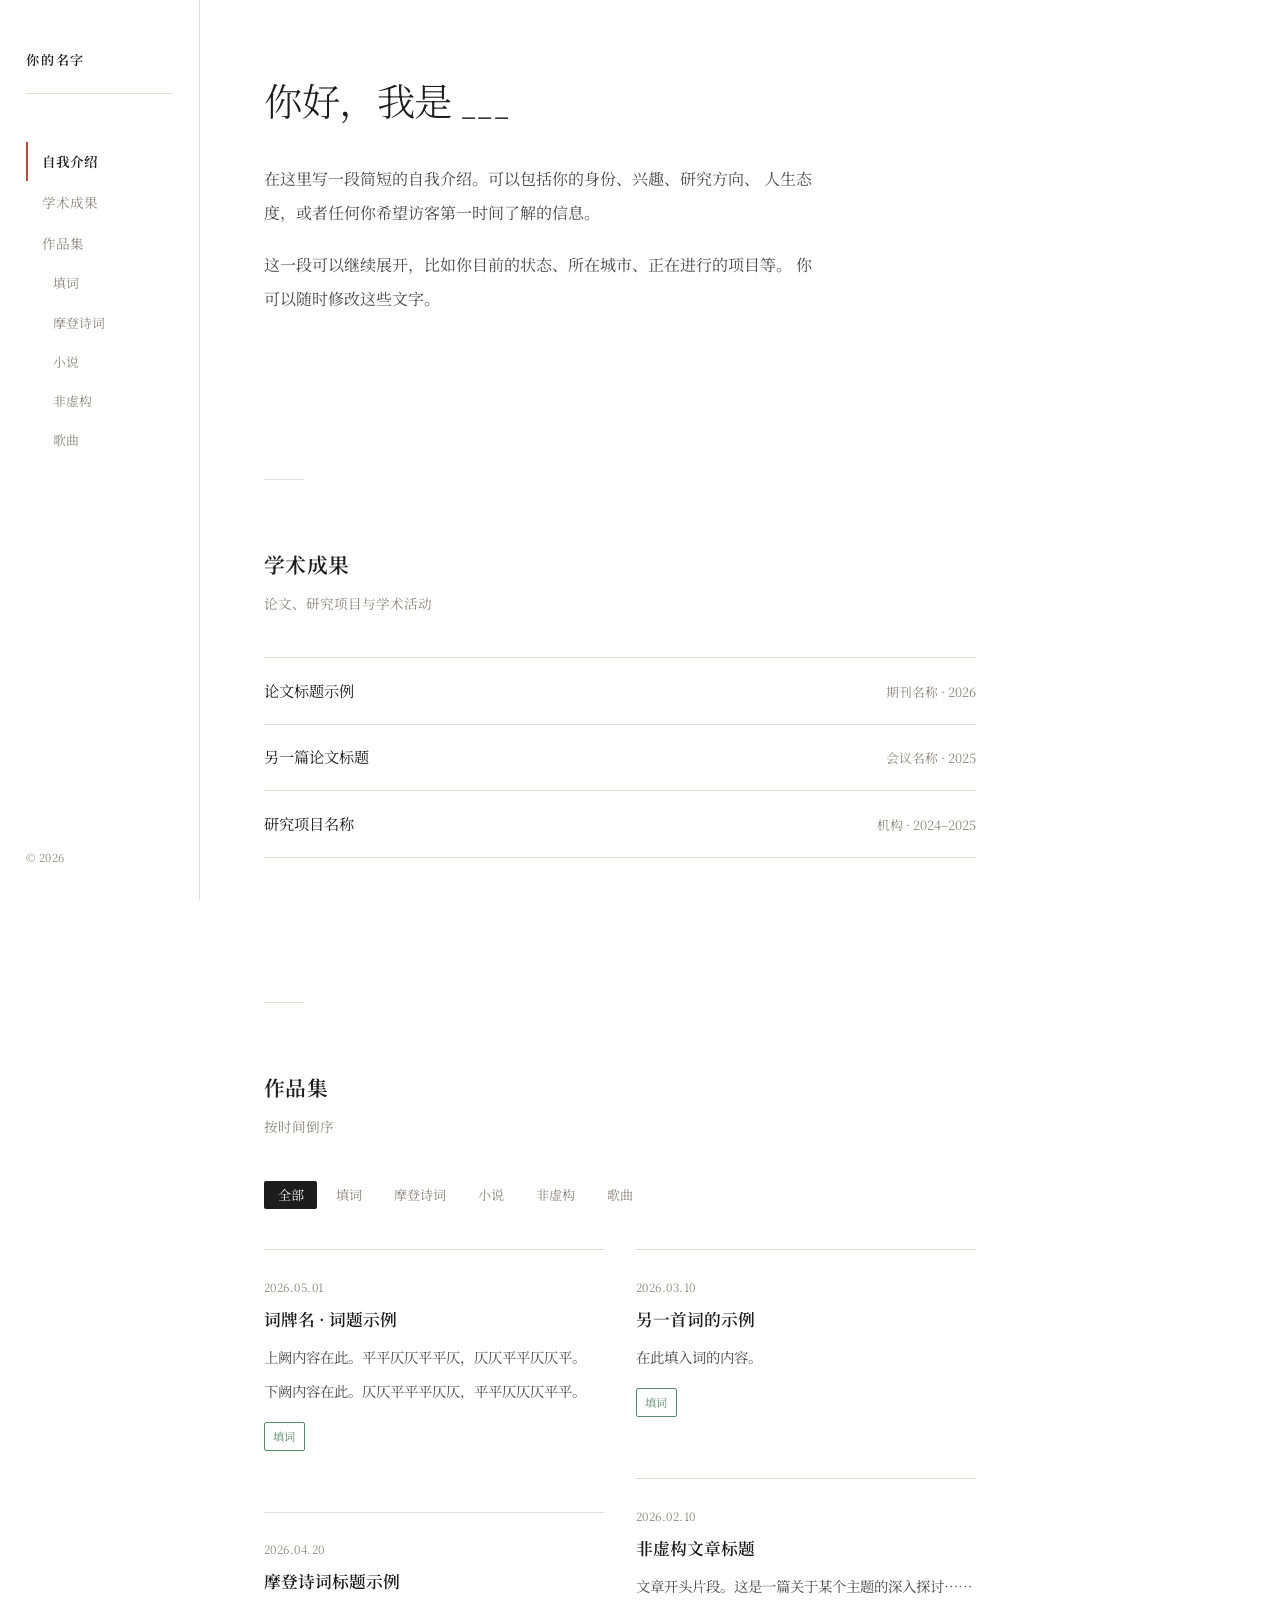
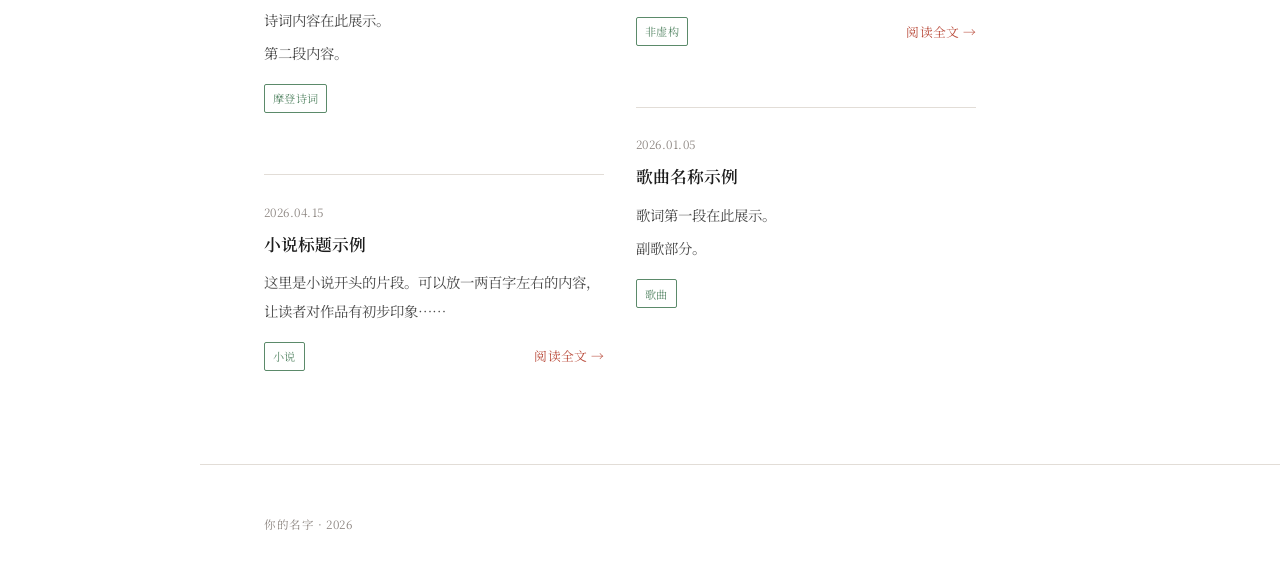
==== index.html @ b0e8267a "Redesign with editorial/literary aesthetic - Cormorant Garamond + Noto Serif SC typography pairing -" ====
<!DOCTYPE html>
<html lang="zh-CN">
<head>
  <meta charset="UTF-8">
  <meta name="viewport" content="width=device-width, initial-scale=1.0">
  <title>个人主页</title>
  <link rel="stylesheet" href="style.css">
</head>
<body>

  <aside class="sidebar">
    <div class="sidebar-name">你的名字</div>
    <button class="mobile-toggle" onclick="document.querySelector('.sidebar-nav').classList.toggle('open')">☰</button>
    <ul class="sidebar-nav">
      <li><a href="#intro" class="active">自我介绍</a></li>
      <li><a href="#academic">学术成果</a></li>
      <li><a href="#works">作品集</a></li>
      <li><a href="#works-ci" class="sub-item">填词</a></li>
      <li><a href="#works-modern" class="sub-item">摩登诗词</a></li>
      <li><a href="#works-fiction" class="sub-item">小说</a></li>
      <li><a href="#works-nonfiction" class="sub-item">非虚构</a></li>
      <li><a href="#works-songs" class="sub-item">歌曲</a></li>
    </ul>
    <div class="sidebar-footer">© 2026</div>
  </aside>

  <main class="main">

    <section id="intro" class="section">
      <h1 class="intro-title">你好，我是 ___</h1>
      <div class="intro-body">
        <p>
          在这里写一段简短的自我介绍。可以包括你的身份、兴趣、研究方向、
          人生态度，或者任何你希望访客第一时间了解的信息。
        </p>
        <p>
          这一段可以继续展开，比如你目前的状态、所在城市、正在进行的项目等。
          你可以随时修改这些文字。
        </p>
      </div>
    </section>

    <section id="academic" class="section">
      <div class="section-header">
        <h2>学术成果</h2>
        <p>论文、研究项目与学术活动</p>
      </div>

      <ul class="academic-list">
        <li>
          <span class="academic-title">论文标题示例</span>
          <span class="academic-meta">期刊名称 · 2026</span>
        </li>
        <li>
          <span class="academic-title">另一篇论文标题</span>
          <span class="academic-meta">会议名称 · 2025</span>
        </li>
        <li>
          <span class="academic-title">研究项目名称</span>
          <span class="academic-meta">机构 · 2024–2025</span>
        </li>
      </ul>
    </section>

    <section id="works" class="section">
      <div class="section-header">
        <h2>作品集</h2>
        <p>按时间倒序</p>
      </div>

      <div class="works-filter">
        <button class="active" data-filter="all">全部</button>
        <button data-filter="ci">填词</button>
        <button data-filter="modern">摩登诗词</button>
        <button data-filter="fiction">小说</button>
        <button data-filter="nonfiction">非虚构</button>
        <button data-filter="songs">歌曲</button>
      </div>

      <div class="masonry" id="works-masonry">

        <div class="card" data-category="ci" id="works-ci">
          <div class="card-date">2026.05.01</div>
          <h3 class="card-title">词牌名 · 词题示例</h3>
          <div class="card-body">
            <p>上阙内容在此。平平仄仄平平仄，仄仄平平仄仄平。</p>
            <p>下阙内容在此。仄仄平平平仄仄，平平仄仄仄平平。</p>
          </div>
          <div class="card-footer">
            <span class="card-tag">填词</span>
          </div>
        </div>

        <div class="card" data-category="modern" id="works-modern">
          <div class="card-date">2026.04.20</div>
          <h3 class="card-title">摩登诗词标题示例</h3>
          <div class="card-body">
            <p>诗词内容在此展示。</p>
            <p>第二段内容。</p>
          </div>
          <div class="card-footer">
            <span class="card-tag">摩登诗词</span>
          </div>
        </div>

        <div class="card" data-category="fiction" id="works-fiction">
          <div class="card-date">2026.04.15</div>
          <h3 class="card-title">小说标题示例</h3>
          <div class="card-body">
            <p>这里是小说开头的片段。可以放一两百字左右的内容，让读者对作品有初步印象……</p>
          </div>
          <div class="card-footer">
            <span class="card-tag">小说</span>
            <a href="works/pieces/fiction-example.html" class="card-read-more">阅读全文 →</a>
          </div>
        </div>

        <div class="card" data-category="ci">
          <div class="card-date">2026.03.10</div>
          <h3 class="card-title">另一首词的示例</h3>
          <div class="card-body">
            <p>在此填入词的内容。</p>
          </div>
          <div class="card-footer">
            <span class="card-tag">填词</span>
          </div>
        </div>

        <div class="card" data-category="nonfiction" id="works-nonfiction">
          <div class="card-date">2026.02.10</div>
          <h3 class="card-title">非虚构文章标题</h3>
          <div class="card-body">
            <p>文章开头片段。这是一篇关于某个主题的深入探讨……</p>
          </div>
          <div class="card-footer">
            <span class="card-tag">非虚构</span>
            <a href="works/pieces/nonfiction-example.html" class="card-read-more">阅读全文 →</a>
          </div>
        </div>

        <div class="card" data-category="songs" id="works-songs">
          <div class="card-date">2026.01.05</div>
          <h3 class="card-title">歌曲名称示例</h3>
          <div class="card-body">
            <p>歌词第一段在此展示。</p>
            <p>副歌部分。</p>
          </div>
          <div class="card-footer">
            <span class="card-tag">歌曲</span>
          </div>
        </div>

      </div>
    </section>

  </main>

  <footer class="footer">你的名字 · 2026</footer>

  <script>
    document.querySelectorAll('.works-filter button').forEach(btn => {
      btn.addEventListener('click', () => {
        document.querySelector('.works-filter button.active').classList.remove('active');
        btn.classList.add('active');
        const f = btn.dataset.filter;
        document.querySelectorAll('.card').forEach(c => {
          c.style.display = (f === 'all' || c.dataset.category === f) ? '' : 'none';
        });
      });
    });

    const navLinks = document.querySelectorAll('.sidebar-nav a');
    const targets = [...navLinks].map(a => {
      const id = a.getAttribute('href').slice(1);
      return { link: a, el: document.getElementById(id) };
    }).filter(t => t.el);

    function updateNav() {
      let active = targets[0];
      for (const t of targets) {
        if (t.el.getBoundingClientRect().top <= 140) active = t;
      }
      navLinks.forEach(l => l.classList.remove('active'));
      if (active) active.link.classList.add('active');
    }

    window.addEventListener('scroll', updateNav, { passive: true });
    updateNav();
  </script>

</body>
</html>
---- style.css ----
@import url('https://fonts.googleapis.com/css2?family=Noto+Serif+SC:wght@300;400;600;700&family=Noto+Serif+Tibetan:wght@400;700&family=Cormorant+Garamond:ital,wght@0,400;0,600;1,400&display=swap');

:root {
  --ink: #1C1C1C;
  --ink-light: #4A4A4A;
  --ink-faint: #8C8580;
  --paper: #FFFFFF;
  --paper-warm: #FDFCFA;
  --celadon: #5B8A6A;
  --celadon-pale: #EFF5F1;
  --cinnabar: #B94A3A;
  --cinnabar-pale: #FDF6F4;
  --rule: #E2DDD7;
  --sidebar-w: 200px;
  --font-zh: 'Noto Serif SC', serif;
  --font-lat: 'Cormorant Garamond', serif;
  --font-tibetan: 'Noto Serif Tibetan', serif;
}

* { margin: 0; padding: 0; box-sizing: border-box; }

html { scroll-behavior: smooth; }

body {
  font-family: var(--font-zh), var(--font-tibetan);
  background: var(--paper);
  color: var(--ink);
  line-height: 2;
  font-size: 15px;
  -webkit-font-smoothing: antialiased;
}

::selection {
  background: var(--celadon-pale);
  color: var(--ink);
}

a {
  color: inherit;
  text-decoration: none;
  transition: color 0.3s ease;
}

/* ═══════ Sidebar ═══════ */
.sidebar {
  position: fixed;
  top: 0;
  left: 0;
  width: var(--sidebar-w);
  height: 100vh;
  padding: 3rem 1.6rem 2rem;
  display: flex;
  flex-direction: column;
  border-right: 1px solid var(--rule);
  z-index: 100;
  background: var(--paper);
}

.sidebar-name {
  font-family: var(--font-lat), var(--font-zh);
  font-size: 0.82rem;
  font-weight: 600;
  letter-spacing: 0.15em;
  text-transform: uppercase;
  color: var(--ink);
  margin-bottom: 3rem;
  padding-bottom: 1.2rem;
  border-bottom: 1px solid var(--rule);
}

.sidebar-nav {
  list-style: none;
  flex: 1;
}

.sidebar-nav li {
  margin-bottom: 0.15rem;
}

.sidebar-nav a {
  display: block;
  padding: 0.35rem 0 0.35rem 0.9rem;
  font-size: 0.85rem;
  color: var(--ink-faint);
  border-left: 2px solid transparent;
  transition: all 0.3s ease;
}

.sidebar-nav a:hover {
  color: var(--ink-light);
}

.sidebar-nav a.active {
  color: var(--ink);
  border-left-color: var(--cinnabar);
  font-weight: 600;
}

.sidebar-nav .sub-item {
  font-size: 0.8rem;
  padding-left: 1.6rem;
}

.sidebar-footer {
  font-size: 0.7rem;
  color: var(--ink-faint);
  letter-spacing: 0.05em;
}

/* ═══════ Main ═══════ */
.main {
  margin-left: var(--sidebar-w);
  min-height: 100vh;
}

.section {
  padding: 5rem 4rem 4rem;
  max-width: 840px;
  position: relative;
}

.section + .section::before {
  content: '';
  display: block;
  width: 40px;
  height: 1px;
  background: var(--rule);
  margin-bottom: 4rem;
}

/* ═══════ Intro ═══════ */
.intro-title {
  font-family: var(--font-lat), var(--font-zh);
  font-size: 2.4rem;
  font-weight: 300;
  letter-spacing: -0.01em;
  line-height: 1.3;
  margin-bottom: 2rem;
}

.intro-body p {
  font-size: 1rem;
  color: var(--ink-light);
  max-width: 560px;
  margin-bottom: 1.2rem;
  line-height: 2.1;
}

/* ═══════ Academic ═══════ */
.section-header {
  margin-bottom: 2.5rem;
}

.section-header h2 {
  font-size: 1.3rem;
  font-weight: 600;
  letter-spacing: 0.02em;
  margin-bottom: 0.3rem;
}

.section-header p {
  font-size: 0.85rem;
  color: var(--ink-faint);
}

.academic-list {
  list-style: none;
}

.academic-list li {
  padding: 1.1rem 0;
  border-bottom: 1px solid var(--rule);
  display: flex;
  justify-content: space-between;
  align-items: baseline;
  gap: 2rem;
}

.academic-list li:first-child {
  border-top: 1px solid var(--rule);
}

.academic-title {
  font-size: 0.95rem;
  font-weight: 400;
}

.academic-meta {
  font-size: 0.8rem;
  color: var(--ink-faint);
  white-space: nowrap;
}

/* ═══════ Works ═══════ */
.works-filter {
  display: flex;
  flex-wrap: wrap;
  gap: 0.3rem;
  margin-bottom: 2.5rem;
}

.works-filter button {
  padding: 0.3rem 0.85rem;
  border: none;
  background: none;
  color: var(--ink-faint);
  font-family: var(--font-zh);
  font-size: 0.82rem;
  cursor: pointer;
  border-radius: 2px;
  transition: all 0.25s ease;
}

.works-filter button:hover {
  color: var(--ink);
}

.works-filter button.active {
  background: var(--ink);
  color: var(--paper);
}

/* ═══════ Masonry ═══════ */
.masonry {
  columns: 2;
  column-gap: 2rem;
}

.card {
  break-inside: avoid;
  margin-bottom: 2.2rem;
  padding: 1.6rem 0;
  border-top: 1px solid var(--rule);
  transition: border-color 0.3s ease;
}

.card:hover {
  border-top-color: var(--celadon);
}

.card-date {
  font-size: 0.72rem;
  color: var(--ink-faint);
  letter-spacing: 0.04em;
  margin-bottom: 0.5rem;
}

.card-title {
  font-size: 1.05rem;
  font-weight: 600;
  margin-bottom: 0.7rem;
  line-height: 1.5;
}

.card-body {
  font-size: 0.9rem;
  line-height: 2;
  color: var(--ink-light);
}

.card-body p {
  margin-bottom: 0.3rem;
}

.card-footer {
  margin-top: 1rem;
  display: flex;
  align-items: center;
  justify-content: space-between;
}

.card-tag {
  font-size: 0.7rem;
  color: var(--celadon);
  letter-spacing: 0.03em;
  padding: 0.15rem 0.5rem;
  border: 1px solid var(--celadon);
  border-radius: 2px;
}

.card-read-more {
  font-size: 0.8rem;
  color: var(--cinnabar);
  letter-spacing: 0.02em;
  transition: letter-spacing 0.3s ease;
}

.card-read-more:hover {
  letter-spacing: 0.06em;
}

/* ═══════ Article Page ═══════ */
.article-page {
  max-width: 680px;
  margin: 0 auto;
  padding: 4rem 2rem 5rem;
}

.article-page h1 {
  font-size: 1.6rem;
  font-weight: 600;
  line-height: 1.4;
  margin-bottom: 0.6rem;
}

.article-page .meta {
  font-size: 0.82rem;
  color: var(--ink-faint);
  margin-bottom: 2.5rem;
  padding-bottom: 2rem;
  border-bottom: 1px solid var(--rule);
}

.article-page .content {
  font-size: 1rem;
  line-height: 2.2;
}

.article-page .content p {
  margin-bottom: 1.6rem;
}

.article-page .content hr {
  border: none;
  height: 1px;
  background: var(--rule);
  margin: 2.5rem 0;
}

.back-link {
  display: inline-block;
  margin-bottom: 3rem;
  font-size: 0.82rem;
  color: var(--ink-faint);
  letter-spacing: 0.03em;
  transition: color 0.3s ease;
}

.back-link:hover {
  color: var(--cinnabar);
}

/* ═══════ Footer ═══════ */
.footer {
  padding: 3rem 4rem;
  font-size: 0.72rem;
  color: var(--ink-faint);
  letter-spacing: 0.05em;
  margin-left: var(--sidebar-w);
  border-top: 1px solid var(--rule);
}

/* ═══════ Responsive ═══════ */
@media (max-width: 900px) {
  .masonry { columns: 1; }
}

@media (max-width: 768px) {
  :root { --sidebar-w: 0px; }

  .sidebar {
    position: fixed;
    top: 0; left: 0; right: 0;
    width: 100%;
    height: auto;
    flex-direction: row;
    align-items: center;
    padding: 0.9rem 1.4rem;
    border-right: none;
    border-bottom: 1px solid var(--rule);
    z-index: 200;
  }

  .sidebar-name {
    margin-bottom: 0;
    padding-bottom: 0;
    border-bottom: none;
  }

  .sidebar-nav {
    display: none;
    position: absolute;
    top: 100%;
    left: 0; right: 0;
    background: var(--paper);
    border-bottom: 1px solid var(--rule);
    padding: 1rem 1.4rem;
    flex-direction: column;
  }

  .sidebar-nav.open { display: flex; }

  .sidebar-footer { display: none; }

  .mobile-toggle {
    margin-left: auto;
    background: none;
    border: none;
    font-size: 1.1rem;
    cursor: pointer;
    color: var(--ink);
  }

  .main { margin-left: 0; margin-top: 54px; }
  .footer { margin-left: 0; }

  .section { padding: 3rem 1.6rem 2.5rem; }
  .intro-title { font-size: 1.8rem; }
  .academic-list li { flex-direction: column; gap: 0.3rem; }
}

@media (min-width: 769px) {
  .mobile-toggle { display: none; }
}
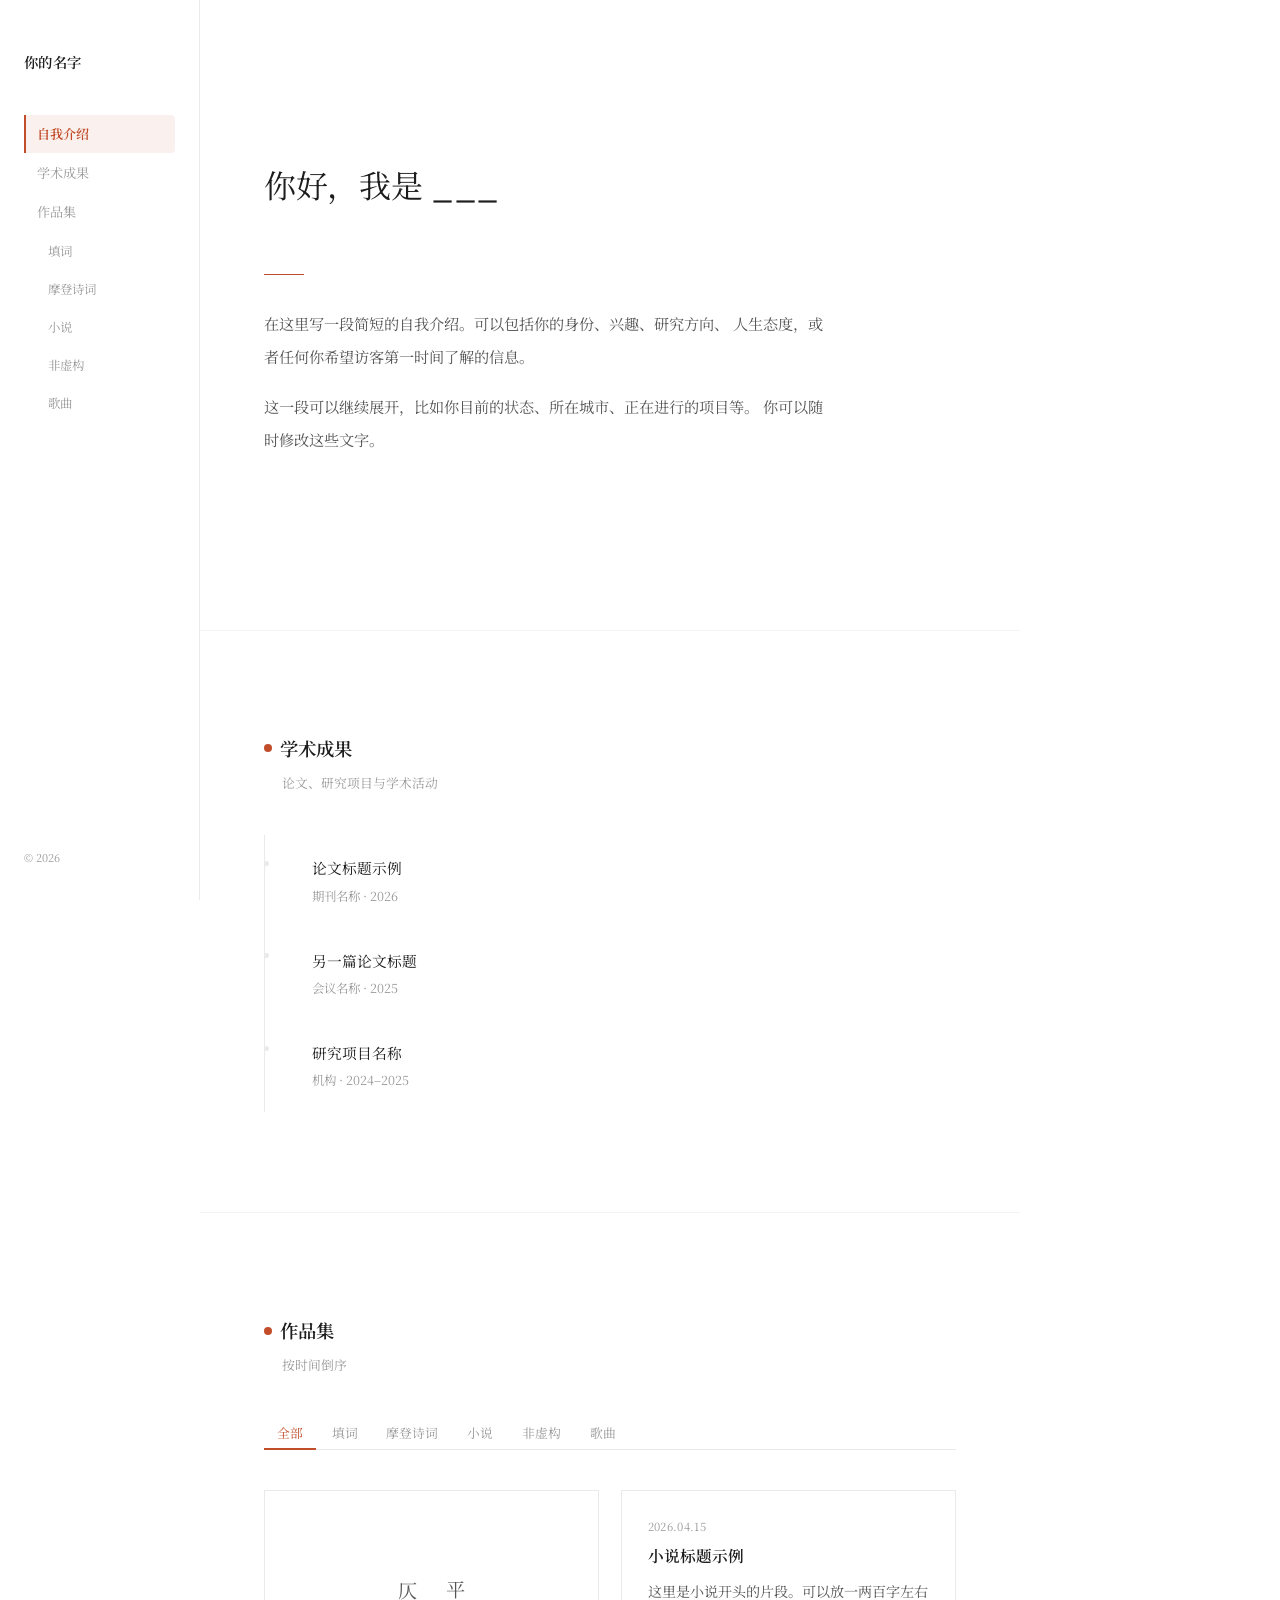
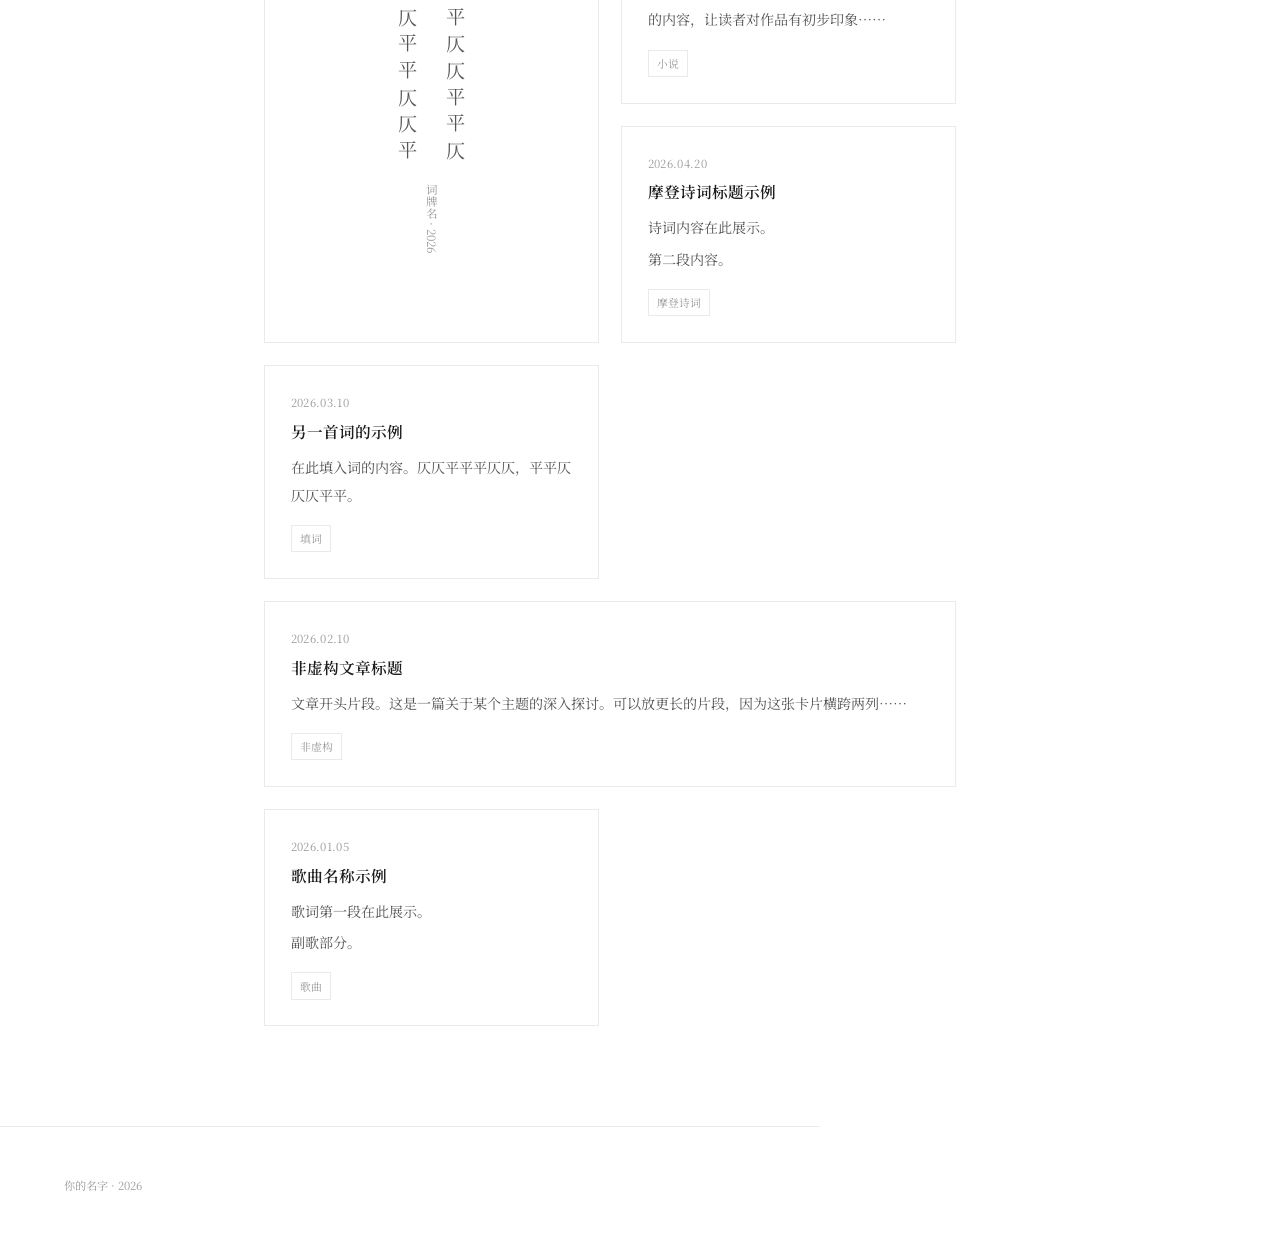
==== commit cf90880f: "Add flow: transitions, bento grid, timeline, fade-in animations - Cards: hover gradient overlay, tit" ====
--- a/index.html
+++ b/index.html
@@ -26,8 +26,10 @@
 
   <main class="main">
 
-    <section id="intro" class="section">
+    <!-- 自我介绍 -->
+    <section id="intro" class="section intro">
       <h1 class="intro-title">你好，我是 ___</h1>
+      <div class="intro-rule"></div>
       <div class="intro-body">
         <p>
           在这里写一段简短的自我介绍。可以包括你的身份、兴趣、研究方向、
@@ -40,28 +42,30 @@
       </div>
     </section>
 
+    <!-- 学术成果 (Timeline) -->
     <section id="academic" class="section">
       <div class="section-header">
         <h2>学术成果</h2>
         <p>论文、研究项目与学术活动</p>
       </div>
 
-      <ul class="academic-list">
-        <li>
-          <span class="academic-title">论文标题示例</span>
-          <span class="academic-meta">期刊名称 · 2026</span>
-        </li>
-        <li>
-          <span class="academic-title">另一篇论文标题</span>
-          <span class="academic-meta">会议名称 · 2025</span>
-        </li>
-        <li>
-          <span class="academic-title">研究项目名称</span>
-          <span class="academic-meta">机构 · 2024–2025</span>
-        </li>
-      </ul>
+      <div class="timeline">
+        <div class="timeline-item">
+          <div class="timeline-item-title">论文标题示例</div>
+          <div class="timeline-item-meta">期刊名称 · 2026</div>
+        </div>
+        <div class="timeline-item">
+          <div class="timeline-item-title">另一篇论文标题</div>
+          <div class="timeline-item-meta">会议名称 · 2025</div>
+        </div>
+        <div class="timeline-item">
+          <div class="timeline-item-title">研究项目名称</div>
+          <div class="timeline-item-meta">机构 · 2024–2025</div>
+        </div>
+      </div>
     </section>
 
+    <!-- 作品集 (Bento Grid) -->
     <section id="works" class="section">
       <div class="section-header">
         <h2>作品集</h2>
@@ -77,20 +81,28 @@
         <button data-filter="songs">歌曲</button>
       </div>
 
-      <div class="masonry" id="works-masonry">
-
-        <div class="card" data-category="ci" id="works-ci">
-          <div class="card-date">2026.05.01</div>
-          <h3 class="card-title">词牌名 · 词题示例</h3>
-          <div class="card-body">
-            <p>上阙内容在此。平平仄仄平平仄，仄仄平平仄仄平。</p>
-            <p>下阙内容在此。仄仄平平平仄仄，平平仄仄仄平平。</p>
-          </div>
-          <div class="card-footer">
-            <span class="card-tag">填词</span>
-          </div>
-        </div>
-
+      <div class="bento" id="works-grid">
+
+        <!-- 竖排诗词卡片 -->
+        <div class="card card-tall" data-category="ci" id="works-ci">
+          <div class="card-vertical-text">平平仄仄平平仄<br>仄仄平平仄仄平</div>
+          <div class="card-vertical-meta">词牌名 · 2026</div>
+        </div>
+
+        <!-- 小说 -->
+        <div class="card" data-category="fiction" id="works-fiction">
+          <div class="card-date">2026.04.15</div>
+          <h3 class="card-title">小说标题示例</h3>
+          <div class="card-body">
+            <p>这里是小说开头的片段。可以放一两百字左右的内容，让读者对作品有初步印象……</p>
+          </div>
+          <div class="card-footer">
+            <span class="card-tag">小说</span>
+            <a href="works/pieces/fiction-example.html" class="card-read-more">阅读全文 →</a>
+          </div>
+        </div>
+
+        <!-- 摩登诗词 -->
         <div class="card" data-category="modern" id="works-modern">
           <div class="card-date">2026.04.20</div>
           <h3 class="card-title">摩登诗词标题示例</h3>
@@ -103,34 +115,24 @@
           </div>
         </div>
 
-        <div class="card" data-category="fiction" id="works-fiction">
-          <div class="card-date">2026.04.15</div>
-          <h3 class="card-title">小说标题示例</h3>
-          <div class="card-body">
-            <p>这里是小说开头的片段。可以放一两百字左右的内容，让读者对作品有初步印象……</p>
-          </div>
-          <div class="card-footer">
-            <span class="card-tag">小说</span>
-            <a href="works/pieces/fiction-example.html" class="card-read-more">阅读全文 →</a>
-          </div>
-        </div>
-
+        <!-- 填词：横向展示 -->
         <div class="card" data-category="ci">
           <div class="card-date">2026.03.10</div>
           <h3 class="card-title">另一首词的示例</h3>
           <div class="card-body">
-            <p>在此填入词的内容。</p>
+            <p>在此填入词的内容。仄仄平平平仄仄，平平仄仄仄平平。</p>
           </div>
           <div class="card-footer">
             <span class="card-tag">填词</span>
           </div>
         </div>
 
-        <div class="card" data-category="nonfiction" id="works-nonfiction">
+        <!-- 非虚构（宽卡片） -->
+        <div class="card card-featured" data-category="nonfiction" id="works-nonfiction">
           <div class="card-date">2026.02.10</div>
           <h3 class="card-title">非虚构文章标题</h3>
           <div class="card-body">
-            <p>文章开头片段。这是一篇关于某个主题的深入探讨……</p>
+            <p>文章开头片段。这是一篇关于某个主题的深入探讨。可以放更长的片段，因为这张卡片横跨两列……</p>
           </div>
           <div class="card-footer">
             <span class="card-tag">非虚构</span>
@@ -138,6 +140,7 @@
           </div>
         </div>
 
+        <!-- 歌曲 -->
         <div class="card" data-category="songs" id="works-songs">
           <div class="card-date">2026.01.05</div>
           <h3 class="card-title">歌曲名称示例</h3>
@@ -158,6 +161,7 @@
   <footer class="footer">你的名字 · 2026</footer>
 
   <script>
+    // Filter
     document.querySelectorAll('.works-filter button').forEach(btn => {
       btn.addEventListener('click', () => {
         document.querySelector('.works-filter button.active').classList.remove('active');
@@ -169,16 +173,17 @@
       });
     });
 
+    // Scroll spy
     const navLinks = document.querySelectorAll('.sidebar-nav a');
     const targets = [...navLinks].map(a => {
-      const id = a.getAttribute('href').slice(1);
-      return { link: a, el: document.getElementById(id) };
+      const el = document.getElementById(a.getAttribute('href').slice(1));
+      return { link: a, el };
     }).filter(t => t.el);
 
     function updateNav() {
       let active = targets[0];
       for (const t of targets) {
-        if (t.el.getBoundingClientRect().top <= 140) active = t;
+        if (t.el.getBoundingClientRect().top <= 150) active = t;
       }
       navLinks.forEach(l => l.classList.remove('active'));
       if (active) active.link.classList.add('active');
@@ -186,6 +191,23 @@
 
     window.addEventListener('scroll', updateNav, { passive: true });
     updateNav();
+
+    // Intersection Observer for fade-in
+    const observer = new IntersectionObserver(entries => {
+      entries.forEach(e => {
+        if (e.isIntersecting) {
+          e.target.style.opacity = '1';
+          e.target.style.transform = 'translateY(0)';
+        }
+      });
+    }, { threshold: 0.1 });
+
+    document.querySelectorAll('.card, .timeline-item').forEach(el => {
+      el.style.opacity = '0';
+      el.style.transform = 'translateY(16px)';
+      el.style.transition = 'opacity 0.5s ease, transform 0.5s ease';
+      observer.observe(el);
+    });
   </script>
 
 </body>
--- a/style.css
+++ b/style.css
@@ -1,362 +1,466 @@
-@import url('https://fonts.googleapis.com/css2?family=Noto+Serif+SC:wght@300;400;600;700&family=Noto+Serif+Tibetan:wght@400;700&family=Cormorant+Garamond:ital,wght@0,400;0,600;1,400&display=swap');
+@import url('https://fonts.googleapis.com/css2?family=Noto+Serif+SC:wght@300;400;600&family=Noto+Serif+Tibetan:wght@400;700&family=Libre+Baskerville:ital,wght@0,400;0,700;1,400&display=swap');
 
 :root {
-  --ink: #1C1C1C;
-  --ink-light: #4A4A4A;
-  --ink-faint: #8C8580;
+  --ink: #1D1D1D;
+  --ink-mid: #555555;
+  --ink-light: #999999;
   --paper: #FFFFFF;
-  --paper-warm: #FDFCFA;
-  --celadon: #5B8A6A;
-  --celadon-pale: #EFF5F1;
-  --cinnabar: #B94A3A;
-  --cinnabar-pale: #FDF6F4;
-  --rule: #E2DDD7;
+  --paper-warm: #FAFAF9;
+  --accent: #C24D2B;
+  --accent-pale: #faf0ed;
+  --rule: #EAEAEA;
+  --rule-light: rgba(234,234,234,0.5);
   --sidebar-w: 200px;
   --font-zh: 'Noto Serif SC', serif;
-  --font-lat: 'Cormorant Garamond', serif;
-  --font-tibetan: 'Noto Serif Tibetan', serif;
+  --font-lat: 'Libre Baskerville', serif;
+  --font-tib: 'Noto Serif Tibetan', serif;
+  --section-gap: 100px;
+  --transition: 0.3s cubic-bezier(0.4, 0, 0.2, 1);
 }
 
 * { margin: 0; padding: 0; box-sizing: border-box; }
-
 html { scroll-behavior: smooth; }
 
 body {
-  font-family: var(--font-zh), var(--font-tibetan);
+  font-family: var(--font-zh), var(--font-tib);
   background: var(--paper);
   color: var(--ink);
-  line-height: 2;
+  line-height: 1.9;
   font-size: 15px;
   -webkit-font-smoothing: antialiased;
 }
 
-::selection {
-  background: var(--celadon-pale);
-  color: var(--ink);
-}
+::selection { background: var(--accent-pale); }
 
 a {
-  color: inherit;
+  color: var(--accent);
   text-decoration: none;
-  transition: color 0.3s ease;
-}
-
-/* ═══════ Sidebar ═══════ */
+  transition: color var(--transition), opacity var(--transition);
+}
+a:hover { opacity: 0.7; }
+
+/* ═══ Sidebar ═══ */
 .sidebar {
   position: fixed;
-  top: 0;
-  left: 0;
+  top: 0; left: 0;
   width: var(--sidebar-w);
   height: 100vh;
-  padding: 3rem 1.6rem 2rem;
+  padding: 3rem 1.5rem 2rem;
   display: flex;
   flex-direction: column;
-  border-right: 1px solid var(--rule);
   z-index: 100;
   background: var(--paper);
+  border-right: 1px solid var(--rule);
 }
 
 .sidebar-name {
-  font-family: var(--font-lat), var(--font-zh);
+  font-size: 0.9rem;
+  font-weight: 600;
+  color: var(--ink);
+  margin-bottom: 2.5rem;
+  letter-spacing: 0.02em;
+}
+
+.sidebar-nav { list-style: none; flex: 1; }
+.sidebar-nav li { margin-bottom: 0.1rem; }
+
+.sidebar-nav a {
+  display: flex;
+  align-items: center;
+  padding: 0.4rem 0.7rem;
   font-size: 0.82rem;
+  color: var(--ink-light);
+  border-left: 2px solid transparent;
+  transition: all var(--transition);
+  border-radius: 0 4px 4px 0;
+}
+
+.sidebar-nav a:hover {
+  color: var(--ink-mid);
+  background: var(--paper-warm);
+  opacity: 1;
+}
+
+.sidebar-nav a.active {
+  color: var(--accent);
+  border-left-color: var(--accent);
+  background: var(--accent-pale);
   font-weight: 600;
-  letter-spacing: 0.15em;
-  text-transform: uppercase;
-  color: var(--ink);
-  margin-bottom: 3rem;
-  padding-bottom: 1.2rem;
-  border-bottom: 1px solid var(--rule);
-}
-
-.sidebar-nav {
-  list-style: none;
-  flex: 1;
-}
-
-.sidebar-nav li {
-  margin-bottom: 0.15rem;
-}
-
-.sidebar-nav a {
-  display: block;
-  padding: 0.35rem 0 0.35rem 0.9rem;
-  font-size: 0.85rem;
-  color: var(--ink-faint);
-  border-left: 2px solid transparent;
-  transition: all 0.3s ease;
-}
-
-.sidebar-nav a:hover {
-  color: var(--ink-light);
-}
-
-.sidebar-nav a.active {
-  color: var(--ink);
-  border-left-color: var(--cinnabar);
-  font-weight: 600;
-}
-
-.sidebar-nav .sub-item {
-  font-size: 0.8rem;
-  padding-left: 1.6rem;
-}
+  opacity: 1;
+}
+
+.sidebar-nav .sub-item { padding-left: 1.4rem; font-size: 0.78rem; }
 
 .sidebar-footer {
-  font-size: 0.7rem;
-  color: var(--ink-faint);
-  letter-spacing: 0.05em;
-}
-
-/* ═══════ Main ═══════ */
+  font-size: 0.68rem;
+  color: var(--ink-light);
+}
+
+/* ═══ Main ═══ */
 .main {
   margin-left: var(--sidebar-w);
   min-height: 100vh;
 }
 
 .section {
-  padding: 5rem 4rem 4rem;
-  max-width: 840px;
+  padding: var(--section-gap) 4rem;
+  max-width: 820px;
   position: relative;
 }
 
-.section + .section::before {
-  content: '';
-  display: block;
+.section + .section {
+  border-top: 1px solid var(--rule-light);
+}
+
+/* ═══ Intro (Hero) ═══ */
+.intro {
+  min-height: 70vh;
+  display: flex;
+  flex-direction: column;
+  justify-content: center;
+}
+
+.intro-title {
+  font-family: var(--font-lat), var(--font-zh);
+  font-size: 2rem;
+  font-weight: 400;
+  margin-bottom: 1.5rem;
+  letter-spacing: -0.01em;
+}
+
+.intro-body p {
+  font-size: 0.95rem;
+  color: var(--ink-mid);
+  line-height: 2.2;
+  margin-bottom: 1rem;
+  max-width: 560px;
+}
+
+.intro-rule {
   width: 40px;
   height: 1px;
-  background: var(--rule);
-  margin-bottom: 4rem;
-}
-
-/* ═══════ Intro ═══════ */
-.intro-title {
-  font-family: var(--font-lat), var(--font-zh);
-  font-size: 2.4rem;
-  font-weight: 300;
-  letter-spacing: -0.01em;
-  line-height: 1.3;
-  margin-bottom: 2rem;
-}
-
-.intro-body p {
-  font-size: 1rem;
-  color: var(--ink-light);
-  max-width: 560px;
-  margin-bottom: 1.2rem;
-  line-height: 2.1;
-}
-
-/* ═══════ Academic ═══════ */
+  background: var(--accent);
+  margin: 2rem 0;
+  transition: width var(--transition);
+}
+
+.intro:hover .intro-rule {
+  width: 80px;
+}
+
+/* ═══ Section Header ═══ */
 .section-header {
   margin-bottom: 2.5rem;
 }
 
 .section-header h2 {
-  font-size: 1.3rem;
+  font-size: 1.15rem;
   font-weight: 600;
-  letter-spacing: 0.02em;
-  margin-bottom: 0.3rem;
+  display: flex;
+  align-items: center;
+  gap: 0.5rem;
+}
+
+.section-header h2::before {
+  content: '';
+  width: 8px;
+  height: 8px;
+  background: var(--accent);
+  border-radius: 50%;
+  display: inline-block;
 }
 
 .section-header p {
-  font-size: 0.85rem;
-  color: var(--ink-faint);
-}
-
-.academic-list {
-  list-style: none;
-}
-
-.academic-list li {
-  padding: 1.1rem 0;
+  font-size: 0.8rem;
+  color: var(--ink-light);
+  margin-top: 0.3rem;
+  padding-left: 1.1rem;
+}
+
+/* ═══ Academic Timeline ═══ */
+.timeline {
+  position: relative;
+  padding-left: 1.5rem;
+}
+
+.timeline::before {
+  content: '';
+  position: absolute;
+  left: 0;
+  top: 0;
+  bottom: 0;
+  width: 1px;
+  background: var(--rule);
+}
+
+.timeline-item {
+  position: relative;
+  padding: 1.2rem 0 1.2rem 1.5rem;
+  transition: background var(--transition);
+}
+
+.timeline-item::before {
+  content: '';
+  position: absolute;
+  left: -1.5rem;
+  top: 1.6rem;
+  width: 5px;
+  height: 5px;
+  background: var(--rule);
+  border-radius: 50%;
+  transition: background var(--transition), transform var(--transition);
+}
+
+.timeline-item:hover::before {
+  background: var(--accent);
+  transform: scale(1.6);
+}
+
+.timeline-item-title {
+  font-size: 0.92rem;
+  font-weight: 400;
+  margin-bottom: 0.15rem;
+}
+
+.timeline-item-meta {
+  font-size: 0.78rem;
+  color: var(--ink-light);
+}
+
+/* ═══ Works Filter ═══ */
+.works-filter {
+  display: flex;
+  flex-wrap: wrap;
+  gap: 0.2rem;
+  margin-bottom: 2.5rem;
   border-bottom: 1px solid var(--rule);
-  display: flex;
-  justify-content: space-between;
-  align-items: baseline;
-  gap: 2rem;
-}
-
-.academic-list li:first-child {
-  border-top: 1px solid var(--rule);
-}
-
-.academic-title {
-  font-size: 0.95rem;
-  font-weight: 400;
-}
-
-.academic-meta {
-  font-size: 0.8rem;
-  color: var(--ink-faint);
-  white-space: nowrap;
-}
-
-/* ═══════ Works ═══════ */
-.works-filter {
-  display: flex;
-  flex-wrap: wrap;
-  gap: 0.3rem;
-  margin-bottom: 2.5rem;
+  padding-bottom: 0.8rem;
 }
 
 .works-filter button {
-  padding: 0.3rem 0.85rem;
+  padding: 0.35rem 0.8rem;
   border: none;
   background: none;
-  color: var(--ink-faint);
+  color: var(--ink-light);
   font-family: var(--font-zh);
-  font-size: 0.82rem;
+  font-size: 0.8rem;
   cursor: pointer;
-  border-radius: 2px;
-  transition: all 0.25s ease;
-}
-
-.works-filter button:hover {
-  color: var(--ink);
-}
+  transition: all var(--transition);
+  border-bottom: 2px solid transparent;
+  margin-bottom: -0.85rem;
+}
+
+.works-filter button:hover { color: var(--ink); }
 
 .works-filter button.active {
-  background: var(--ink);
-  color: var(--paper);
-}
-
-/* ═══════ Masonry ═══════ */
-.masonry {
-  columns: 2;
-  column-gap: 2rem;
+  color: var(--accent);
+  border-bottom-color: var(--accent);
+}
+
+/* ═══ Bento Grid ═══ */
+.bento {
+  display: grid;
+  grid-template-columns: 1fr 1fr;
+  gap: 1.4rem;
 }
 
 .card {
-  break-inside: avoid;
-  margin-bottom: 2.2rem;
-  padding: 1.6rem 0;
-  border-top: 1px solid var(--rule);
-  transition: border-color 0.3s ease;
+  padding: 1.6rem;
+  border: 1px solid var(--rule);
+  position: relative;
+  overflow: hidden;
+  transition: all var(--transition);
+}
+
+.card::after {
+  content: '';
+  position: absolute;
+  inset: 0;
+  background: linear-gradient(180deg, transparent 60%, var(--paper-warm) 100%);
+  opacity: 0;
+  transition: opacity var(--transition);
+  pointer-events: none;
 }
 
 .card:hover {
-  border-top-color: var(--celadon);
+  border-color: #ddd;
+}
+
+.card:hover::after {
+  opacity: 1;
+}
+
+.card-featured {
+  grid-column: span 2;
+}
+
+.card-tall {
+  grid-row: span 2;
+  display: flex;
+  flex-direction: column;
+  align-items: center;
+  justify-content: center;
+  min-height: 320px;
 }
 
 .card-date {
-  font-size: 0.72rem;
-  color: var(--ink-faint);
-  letter-spacing: 0.04em;
-  margin-bottom: 0.5rem;
+  font-size: 0.7rem;
+  color: var(--ink-light);
+  margin-bottom: 0.4rem;
+  letter-spacing: 0.03em;
 }
 
 .card-title {
-  font-size: 1.05rem;
+  font-size: 0.98rem;
   font-weight: 600;
-  margin-bottom: 0.7rem;
+  margin-bottom: 0.6rem;
   line-height: 1.5;
+  transition: color var(--transition);
+}
+
+.card:hover .card-title {
+  color: var(--accent);
 }
 
 .card-body {
-  font-size: 0.9rem;
+  font-size: 0.88rem;
   line-height: 2;
-  color: var(--ink-light);
-}
-
-.card-body p {
-  margin-bottom: 0.3rem;
-}
+  color: var(--ink-mid);
+}
+
+.card-body p { margin-bottom: 0.2rem; }
 
 .card-footer {
   margin-top: 1rem;
   display: flex;
   align-items: center;
   justify-content: space-between;
+  position: relative;
+  z-index: 1;
 }
 
 .card-tag {
-  font-size: 0.7rem;
-  color: var(--celadon);
-  letter-spacing: 0.03em;
+  font-size: 0.68rem;
+  color: var(--ink-light);
   padding: 0.15rem 0.5rem;
-  border: 1px solid var(--celadon);
-  border-radius: 2px;
+  border: 1px solid var(--rule);
+  transition: all var(--transition);
+}
+
+.card:hover .card-tag {
+  border-color: var(--accent);
+  color: var(--accent);
 }
 
 .card-read-more {
-  font-size: 0.8rem;
-  color: var(--cinnabar);
-  letter-spacing: 0.02em;
-  transition: letter-spacing 0.3s ease;
-}
-
-.card-read-more:hover {
-  letter-spacing: 0.06em;
-}
-
-/* ═══════ Article Page ═══════ */
+  font-size: 0.78rem;
+  color: var(--accent);
+  opacity: 0;
+  transform: translateX(-8px);
+  transition: all var(--transition);
+}
+
+.card:hover .card-read-more {
+  opacity: 1;
+  transform: translateX(0);
+}
+
+/* Vertical text card for poetry */
+.card-vertical-text {
+  writing-mode: vertical-rl;
+  font-size: 1.2rem;
+  letter-spacing: 0.4em;
+  line-height: 2.5;
+  color: var(--ink-mid);
+  transition: color var(--transition);
+}
+
+.card-tall:hover .card-vertical-text {
+  color: var(--ink);
+}
+
+.card-vertical-meta {
+  writing-mode: vertical-rl;
+  font-size: 0.72rem;
+  color: var(--ink-light);
+  margin-top: 1rem;
+}
+
+/* ═══ Article Page ═══ */
 .article-page {
-  max-width: 680px;
+  max-width: 640px;
   margin: 0 auto;
   padding: 4rem 2rem 5rem;
 }
 
 .article-page h1 {
-  font-size: 1.6rem;
+  font-size: 1.4rem;
   font-weight: 600;
-  line-height: 1.4;
-  margin-bottom: 0.6rem;
+  line-height: 1.5;
+  margin-bottom: 0.5rem;
 }
 
 .article-page .meta {
-  font-size: 0.82rem;
-  color: var(--ink-faint);
+  font-size: 0.8rem;
+  color: var(--ink-light);
   margin-bottom: 2.5rem;
-  padding-bottom: 2rem;
+  padding-bottom: 1.5rem;
   border-bottom: 1px solid var(--rule);
 }
 
 .article-page .content {
-  font-size: 1rem;
+  font-size: 0.95rem;
   line-height: 2.2;
 }
 
-.article-page .content p {
-  margin-bottom: 1.6rem;
-}
+.article-page .content p { margin-bottom: 1.5rem; }
 
 .article-page .content hr {
   border: none;
   height: 1px;
   background: var(--rule);
-  margin: 2.5rem 0;
+  margin: 2rem 0;
 }
 
 .back-link {
   display: inline-block;
   margin-bottom: 3rem;
-  font-size: 0.82rem;
-  color: var(--ink-faint);
-  letter-spacing: 0.03em;
-  transition: color 0.3s ease;
-}
-
-.back-link:hover {
-  color: var(--cinnabar);
-}
-
-/* ═══════ Footer ═══════ */
+  font-size: 0.8rem;
+  color: var(--ink-light);
+}
+.back-link:hover { color: var(--accent); opacity: 1; }
+
+/* ═══ Footer ═══ */
 .footer {
   padding: 3rem 4rem;
-  font-size: 0.72rem;
-  color: var(--ink-faint);
-  letter-spacing: 0.05em;
-  margin-left: var(--sidebar-w);
+  font-size: 0.7rem;
+  color: var(--ink-light);
   border-top: 1px solid var(--rule);
-}
-
-/* ═══════ Responsive ═══════ */
+  max-width: 820px;
+}
+
+/* ═══ Animations ═══ */
+@keyframes fadeUp {
+  from { opacity: 0; transform: translateY(20px); }
+  to { opacity: 1; transform: translateY(0); }
+}
+
+.section {
+  animation: fadeUp 0.6s ease-out both;
+}
+
+.section:nth-child(2) { animation-delay: 0.1s; }
+.section:nth-child(3) { animation-delay: 0.2s; }
+
+/* ═══ Responsive ═══ */
 @media (max-width: 900px) {
-  .masonry { columns: 1; }
+  .bento { grid-template-columns: 1fr; }
+  .card-featured { grid-column: span 1; }
+  .card-tall { grid-row: span 1; min-height: 200px; }
 }
 
 @media (max-width: 768px) {
-  :root { --sidebar-w: 0px; }
+  :root { --sidebar-w: 0px; --section-gap: 60px; }
 
   .sidebar {
     position: fixed;
@@ -365,31 +469,26 @@
     height: auto;
     flex-direction: row;
     align-items: center;
-    padding: 0.9rem 1.4rem;
+    padding: 0.8rem 1.2rem;
     border-right: none;
     border-bottom: 1px solid var(--rule);
     z-index: 200;
+    backdrop-filter: blur(12px);
+    background: rgba(255,255,255,0.92);
   }
 
-  .sidebar-name {
-    margin-bottom: 0;
-    padding-bottom: 0;
-    border-bottom: none;
-  }
+  .sidebar-name { margin-bottom: 0; }
 
   .sidebar-nav {
     display: none;
     position: absolute;
-    top: 100%;
-    left: 0; right: 0;
+    top: 100%; left: 0; right: 0;
     background: var(--paper);
     border-bottom: 1px solid var(--rule);
-    padding: 1rem 1.4rem;
-    flex-direction: column;
+    padding: 0.8rem 1.2rem;
   }
 
-  .sidebar-nav.open { display: flex; }
-
+  .sidebar-nav.open { display: block; }
   .sidebar-footer { display: none; }
 
   .mobile-toggle {
@@ -401,12 +500,14 @@
     color: var(--ink);
   }
 
-  .main { margin-left: 0; margin-top: 54px; }
-  .footer { margin-left: 0; }
-
-  .section { padding: 3rem 1.6rem 2.5rem; }
-  .intro-title { font-size: 1.8rem; }
-  .academic-list li { flex-direction: column; gap: 0.3rem; }
+  .main {
+    margin-left: 0;
+    margin-top: 50px;
+  }
+
+  .section { padding: var(--section-gap) 1.5rem; }
+  .footer { padding: 2rem 1.5rem; }
+  .intro { min-height: 60vh; }
 }
 
 @media (min-width: 769px) {
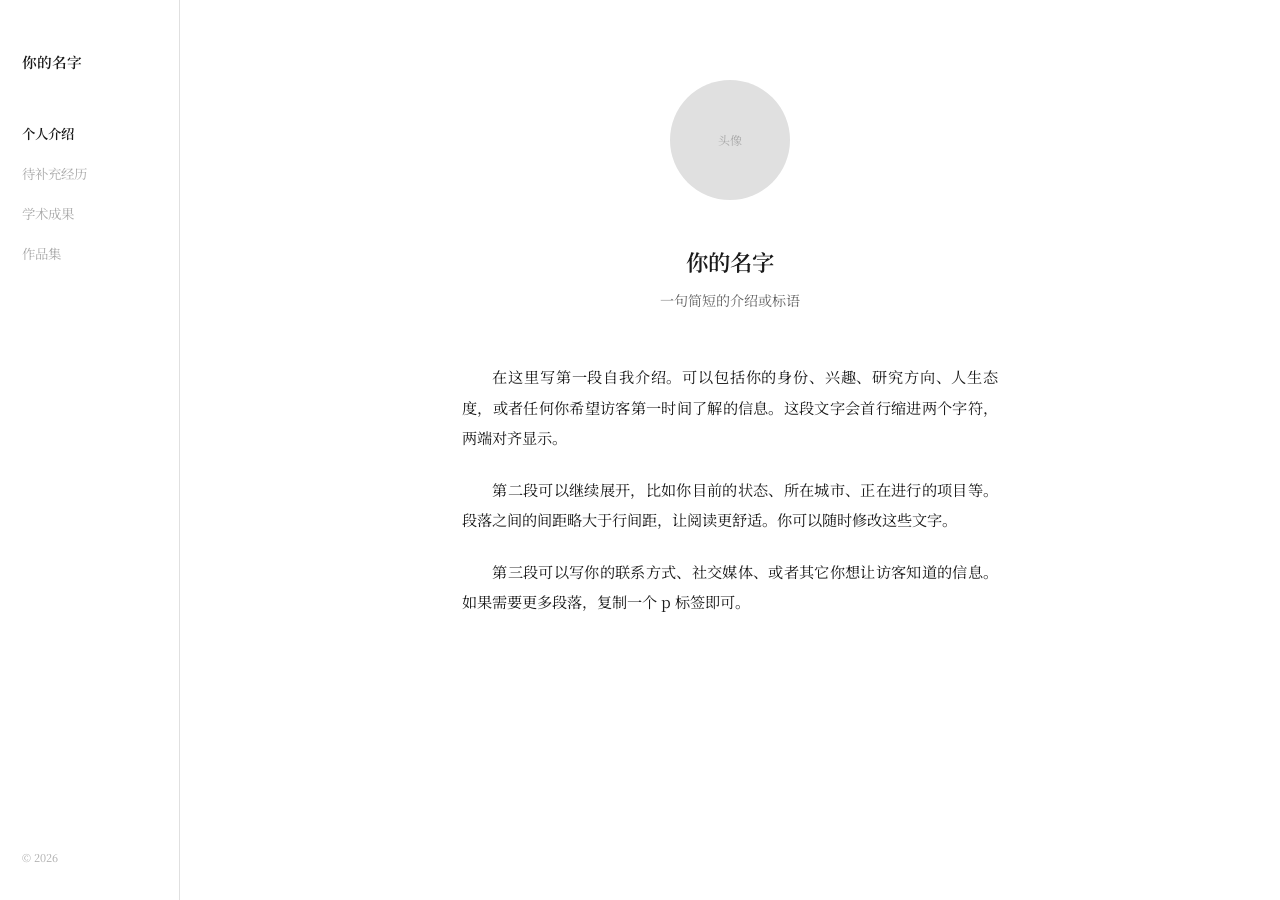
==== commit 1827b23b: "Rebuild: multi-page, black-and-white, centered layout - Separate pages: home, experience, academic, " ====
--- a/index.html
+++ b/index.html
@@ -9,206 +9,35 @@
 <body>
 
   <aside class="sidebar">
-    <div class="sidebar-name">你的名字</div>
+    <a href="index.html" class="sidebar-name">你的名字</a>
     <button class="mobile-toggle" onclick="document.querySelector('.sidebar-nav').classList.toggle('open')">☰</button>
     <ul class="sidebar-nav">
-      <li><a href="#intro" class="active">自我介绍</a></li>
-      <li><a href="#academic">学术成果</a></li>
-      <li><a href="#works">作品集</a></li>
-      <li><a href="#works-ci" class="sub-item">填词</a></li>
-      <li><a href="#works-modern" class="sub-item">摩登诗词</a></li>
-      <li><a href="#works-fiction" class="sub-item">小说</a></li>
-      <li><a href="#works-nonfiction" class="sub-item">非虚构</a></li>
-      <li><a href="#works-songs" class="sub-item">歌曲</a></li>
+      <li><a href="index.html" class="active">个人介绍</a></li>
+      <li><a href="experience.html">待补充经历</a></li>
+      <li><a href="academic.html">学术成果</a></li>
+      <li><a href="works/index.html">作品集</a></li>
     </ul>
     <div class="sidebar-footer">© 2026</div>
   </aside>
 
   <main class="main">
+    <div class="content-area">
+      <div class="home-centered">
 
-    <!-- 自我介绍 -->
-    <section id="intro" class="section intro">
-      <h1 class="intro-title">你好，我是 ___</h1>
-      <div class="intro-rule"></div>
-      <div class="intro-body">
-        <p>
-          在这里写一段简短的自我介绍。可以包括你的身份、兴趣、研究方向、
-          人生态度，或者任何你希望访客第一时间了解的信息。
-        </p>
-        <p>
-          这一段可以继续展开，比如你目前的状态、所在城市、正在进行的项目等。
-          你可以随时修改这些文字。
-        </p>
-      </div>
-    </section>
+        <!-- 头像占位：替换为 <img src="你的图片.jpg" alt="头像"> -->
+        <div class="avatar">头像</div>
 
-    <!-- 学术成果 (Timeline) -->
-    <section id="academic" class="section">
-      <div class="section-header">
-        <h2>学术成果</h2>
-        <p>论文、研究项目与学术活动</p>
+        <h1 class="home-name">你的名字</h1>
+        <p class="home-tagline">一句简短的介绍或标语</p>
       </div>
 
-      <div class="timeline">
-        <div class="timeline-item">
-          <div class="timeline-item-title">论文标题示例</div>
-          <div class="timeline-item-meta">期刊名称 · 2026</div>
-        </div>
-        <div class="timeline-item">
-          <div class="timeline-item-title">另一篇论文标题</div>
-          <div class="timeline-item-meta">会议名称 · 2025</div>
-        </div>
-        <div class="timeline-item">
-          <div class="timeline-item-title">研究项目名称</div>
-          <div class="timeline-item-meta">机构 · 2024–2025</div>
-        </div>
+      <div class="home-bio">
+        <p>在这里写第一段自我介绍。可以包括你的身份、兴趣、研究方向、人生态度，或者任何你希望访客第一时间了解的信息。这段文字会首行缩进两个字符，两端对齐显示。</p>
+        <p>第二段可以继续展开，比如你目前的状态、所在城市、正在进行的项目等。段落之间的间距略大于行间距，让阅读更舒适。你可以随时修改这些文字。</p>
+        <p>第三段可以写你的联系方式、社交媒体、或者其它你想让访客知道的信息。如果需要更多段落，复制一个 p 标签即可。</p>
       </div>
-    </section>
-
-    <!-- 作品集 (Bento Grid) -->
-    <section id="works" class="section">
-      <div class="section-header">
-        <h2>作品集</h2>
-        <p>按时间倒序</p>
-      </div>
-
-      <div class="works-filter">
-        <button class="active" data-filter="all">全部</button>
-        <button data-filter="ci">填词</button>
-        <button data-filter="modern">摩登诗词</button>
-        <button data-filter="fiction">小说</button>
-        <button data-filter="nonfiction">非虚构</button>
-        <button data-filter="songs">歌曲</button>
-      </div>
-
-      <div class="bento" id="works-grid">
-
-        <!-- 竖排诗词卡片 -->
-        <div class="card card-tall" data-category="ci" id="works-ci">
-          <div class="card-vertical-text">平平仄仄平平仄<br>仄仄平平仄仄平</div>
-          <div class="card-vertical-meta">词牌名 · 2026</div>
-        </div>
-
-        <!-- 小说 -->
-        <div class="card" data-category="fiction" id="works-fiction">
-          <div class="card-date">2026.04.15</div>
-          <h3 class="card-title">小说标题示例</h3>
-          <div class="card-body">
-            <p>这里是小说开头的片段。可以放一两百字左右的内容，让读者对作品有初步印象……</p>
-          </div>
-          <div class="card-footer">
-            <span class="card-tag">小说</span>
-            <a href="works/pieces/fiction-example.html" class="card-read-more">阅读全文 →</a>
-          </div>
-        </div>
-
-        <!-- 摩登诗词 -->
-        <div class="card" data-category="modern" id="works-modern">
-          <div class="card-date">2026.04.20</div>
-          <h3 class="card-title">摩登诗词标题示例</h3>
-          <div class="card-body">
-            <p>诗词内容在此展示。</p>
-            <p>第二段内容。</p>
-          </div>
-          <div class="card-footer">
-            <span class="card-tag">摩登诗词</span>
-          </div>
-        </div>
-
-        <!-- 填词：横向展示 -->
-        <div class="card" data-category="ci">
-          <div class="card-date">2026.03.10</div>
-          <h3 class="card-title">另一首词的示例</h3>
-          <div class="card-body">
-            <p>在此填入词的内容。仄仄平平平仄仄，平平仄仄仄平平。</p>
-          </div>
-          <div class="card-footer">
-            <span class="card-tag">填词</span>
-          </div>
-        </div>
-
-        <!-- 非虚构（宽卡片） -->
-        <div class="card card-featured" data-category="nonfiction" id="works-nonfiction">
-          <div class="card-date">2026.02.10</div>
-          <h3 class="card-title">非虚构文章标题</h3>
-          <div class="card-body">
-            <p>文章开头片段。这是一篇关于某个主题的深入探讨。可以放更长的片段，因为这张卡片横跨两列……</p>
-          </div>
-          <div class="card-footer">
-            <span class="card-tag">非虚构</span>
-            <a href="works/pieces/nonfiction-example.html" class="card-read-more">阅读全文 →</a>
-          </div>
-        </div>
-
-        <!-- 歌曲 -->
-        <div class="card" data-category="songs" id="works-songs">
-          <div class="card-date">2026.01.05</div>
-          <h3 class="card-title">歌曲名称示例</h3>
-          <div class="card-body">
-            <p>歌词第一段在此展示。</p>
-            <p>副歌部分。</p>
-          </div>
-          <div class="card-footer">
-            <span class="card-tag">歌曲</span>
-          </div>
-        </div>
-
-      </div>
-    </section>
-
+    </div>
   </main>
-
-  <footer class="footer">你的名字 · 2026</footer>
-
-  <script>
-    // Filter
-    document.querySelectorAll('.works-filter button').forEach(btn => {
-      btn.addEventListener('click', () => {
-        document.querySelector('.works-filter button.active').classList.remove('active');
-        btn.classList.add('active');
-        const f = btn.dataset.filter;
-        document.querySelectorAll('.card').forEach(c => {
-          c.style.display = (f === 'all' || c.dataset.category === f) ? '' : 'none';
-        });
-      });
-    });
-
-    // Scroll spy
-    const navLinks = document.querySelectorAll('.sidebar-nav a');
-    const targets = [...navLinks].map(a => {
-      const el = document.getElementById(a.getAttribute('href').slice(1));
-      return { link: a, el };
-    }).filter(t => t.el);
-
-    function updateNav() {
-      let active = targets[0];
-      for (const t of targets) {
-        if (t.el.getBoundingClientRect().top <= 150) active = t;
-      }
-      navLinks.forEach(l => l.classList.remove('active'));
-      if (active) active.link.classList.add('active');
-    }
-
-    window.addEventListener('scroll', updateNav, { passive: true });
-    updateNav();
-
-    // Intersection Observer for fade-in
-    const observer = new IntersectionObserver(entries => {
-      entries.forEach(e => {
-        if (e.isIntersecting) {
-          e.target.style.opacity = '1';
-          e.target.style.transform = 'translateY(0)';
-        }
-      });
-    }, { threshold: 0.1 });
-
-    document.querySelectorAll('.card, .timeline-item').forEach(el => {
-      el.style.opacity = '0';
-      el.style.transform = 'translateY(16px)';
-      el.style.transition = 'opacity 0.5s ease, transform 0.5s ease';
-      observer.observe(el);
-    });
-  </script>
 
 </body>
 </html>
--- a/style.css
+++ b/style.css
@@ -1,43 +1,34 @@
 @import url('https://fonts.googleapis.com/css2?family=Noto+Serif+SC:wght@300;400;600&family=Noto+Serif+Tibetan:wght@400;700&family=Libre+Baskerville:ital,wght@0,400;0,700;1,400&display=swap');
 
 :root {
-  --ink: #1D1D1D;
-  --ink-mid: #555555;
-  --ink-light: #999999;
-  --paper: #FFFFFF;
-  --paper-warm: #FAFAF9;
-  --accent: #C24D2B;
-  --accent-pale: #faf0ed;
-  --rule: #EAEAEA;
-  --rule-light: rgba(234,234,234,0.5);
-  --sidebar-w: 200px;
+  --black: #1A1A1A;
+  --gray: #666666;
+  --gray-light: #AAAAAA;
+  --rule: #E0E0E0;
+  --white: #FFFFFF;
+  --sidebar-w: 180px;
   --font-zh: 'Noto Serif SC', serif;
   --font-lat: 'Libre Baskerville', serif;
   --font-tib: 'Noto Serif Tibetan', serif;
-  --section-gap: 100px;
-  --transition: 0.3s cubic-bezier(0.4, 0, 0.2, 1);
 }
 
 * { margin: 0; padding: 0; box-sizing: border-box; }
-html { scroll-behavior: smooth; }
 
 body {
   font-family: var(--font-zh), var(--font-tib);
-  background: var(--paper);
-  color: var(--ink);
+  background: var(--white);
+  color: var(--black);
   line-height: 1.9;
   font-size: 15px;
   -webkit-font-smoothing: antialiased;
 }
 
-::selection { background: var(--accent-pale); }
-
 a {
-  color: var(--accent);
+  color: var(--black);
   text-decoration: none;
-  transition: color var(--transition), opacity var(--transition);
-}
-a:hover { opacity: 0.7; }
+  transition: color 0.2s;
+}
+a:hover { color: var(--gray); }
 
 /* ═══ Sidebar ═══ */
 .sidebar {
@@ -45,422 +36,133 @@
   top: 0; left: 0;
   width: var(--sidebar-w);
   height: 100vh;
-  padding: 3rem 1.5rem 2rem;
+  padding: 3rem 1.4rem 2rem;
   display: flex;
   flex-direction: column;
+  border-right: 1px solid var(--rule);
   z-index: 100;
-  background: var(--paper);
-  border-right: 1px solid var(--rule);
+  background: var(--white);
 }
 
 .sidebar-name {
-  font-size: 0.9rem;
-  font-weight: 600;
-  color: var(--ink);
+  font-size: 0.92rem;
+  font-weight: 600;
   margin-bottom: 2.5rem;
-  letter-spacing: 0.02em;
-}
-
-.sidebar-nav { list-style: none; flex: 1; }
-.sidebar-nav li { margin-bottom: 0.1rem; }
+}
+
+.sidebar-nav { list-style: none; }
+.sidebar-nav li { margin-bottom: 0.3rem; }
 
 .sidebar-nav a {
-  display: flex;
-  align-items: center;
-  padding: 0.4rem 0.7rem;
-  font-size: 0.82rem;
-  color: var(--ink-light);
-  border-left: 2px solid transparent;
-  transition: all var(--transition);
-  border-radius: 0 4px 4px 0;
-}
-
-.sidebar-nav a:hover {
-  color: var(--ink-mid);
-  background: var(--paper-warm);
-  opacity: 1;
-}
-
-.sidebar-nav a.active {
-  color: var(--accent);
-  border-left-color: var(--accent);
-  background: var(--accent-pale);
-  font-weight: 600;
-  opacity: 1;
-}
-
-.sidebar-nav .sub-item { padding-left: 1.4rem; font-size: 0.78rem; }
+  display: block;
+  padding: 0.3rem 0;
+  font-size: 0.84rem;
+  color: var(--gray-light);
+  transition: color 0.2s;
+}
+
+.sidebar-nav a:hover { color: var(--black); }
+.sidebar-nav a.active { color: var(--black); font-weight: 600; }
 
 .sidebar-footer {
+  margin-top: auto;
   font-size: 0.68rem;
-  color: var(--ink-light);
+  color: var(--gray-light);
 }
 
 /* ═══ Main ═══ */
 .main {
   margin-left: var(--sidebar-w);
   min-height: 100vh;
-}
-
-.section {
-  padding: var(--section-gap) 4rem;
-  max-width: 820px;
-  position: relative;
-}
-
-.section + .section {
-  border-top: 1px solid var(--rule-light);
-}
-
-/* ═══ Intro (Hero) ═══ */
-.intro {
-  min-height: 70vh;
   display: flex;
-  flex-direction: column;
   justify-content: center;
 }
 
-.intro-title {
-  font-family: var(--font-lat), var(--font-zh);
-  font-size: 2rem;
-  font-weight: 400;
-  margin-bottom: 1.5rem;
-  letter-spacing: -0.01em;
-}
-
-.intro-body p {
-  font-size: 0.95rem;
-  color: var(--ink-mid);
-  line-height: 2.2;
-  margin-bottom: 1rem;
-  max-width: 560px;
-}
-
-.intro-rule {
-  width: 40px;
-  height: 1px;
-  background: var(--accent);
-  margin: 2rem 0;
-  transition: width var(--transition);
-}
-
-.intro:hover .intro-rule {
-  width: 80px;
-}
-
-/* ═══ Section Header ═══ */
-.section-header {
-  margin-bottom: 2.5rem;
-}
-
-.section-header h2 {
-  font-size: 1.15rem;
-  font-weight: 600;
+.content-area {
+  width: 100%;
+  max-width: 600px;
+  padding: 5rem 2rem;
+}
+
+/* ═══ Homepage: centered intro ═══ */
+.home-centered {
+  text-align: center;
+}
+
+.avatar {
+  width: 120px;
+  height: 120px;
+  border-radius: 50%;
+  background: var(--rule);
+  margin: 0 auto 2.5rem;
   display: flex;
   align-items: center;
-  gap: 0.5rem;
-}
-
-.section-header h2::before {
-  content: '';
-  width: 8px;
-  height: 8px;
-  background: var(--accent);
-  border-radius: 50%;
-  display: inline-block;
-}
-
-.section-header p {
-  font-size: 0.8rem;
-  color: var(--ink-light);
-  margin-top: 0.3rem;
-  padding-left: 1.1rem;
-}
-
-/* ═══ Academic Timeline ═══ */
-.timeline {
-  position: relative;
-  padding-left: 1.5rem;
-}
-
-.timeline::before {
-  content: '';
-  position: absolute;
-  left: 0;
-  top: 0;
-  bottom: 0;
-  width: 1px;
-  background: var(--rule);
-}
-
-.timeline-item {
-  position: relative;
-  padding: 1.2rem 0 1.2rem 1.5rem;
-  transition: background var(--transition);
-}
-
-.timeline-item::before {
-  content: '';
-  position: absolute;
-  left: -1.5rem;
-  top: 1.6rem;
-  width: 5px;
-  height: 5px;
-  background: var(--rule);
-  border-radius: 50%;
-  transition: background var(--transition), transform var(--transition);
-}
-
-.timeline-item:hover::before {
-  background: var(--accent);
-  transform: scale(1.6);
-}
-
-.timeline-item-title {
-  font-size: 0.92rem;
-  font-weight: 400;
-  margin-bottom: 0.15rem;
-}
-
-.timeline-item-meta {
-  font-size: 0.78rem;
-  color: var(--ink-light);
-}
-
-/* ═══ Works Filter ═══ */
-.works-filter {
-  display: flex;
-  flex-wrap: wrap;
-  gap: 0.2rem;
+  justify-content: center;
+  font-size: 0.75rem;
+  color: var(--gray-light);
+  overflow: hidden;
+}
+
+.avatar img {
+  width: 100%;
+  height: 100%;
+  object-fit: cover;
+}
+
+.home-name {
+  font-size: 1.4rem;
+  font-weight: 600;
+  margin-bottom: 0.3rem;
+}
+
+.home-tagline {
+  font-size: 0.88rem;
+  color: var(--gray);
+  margin-bottom: 3rem;
+}
+
+.home-bio {
+  text-align: justify;
+}
+
+.home-bio p {
+  text-indent: 2em;
+  margin-bottom: 1.4em;
+  line-height: 2;
+  font-size: 0.95rem;
+}
+
+/* ═══ Subpages ═══ */
+.page-title {
+  font-size: 1.2rem;
+  font-weight: 600;
   margin-bottom: 2.5rem;
+  padding-bottom: 0.8rem;
   border-bottom: 1px solid var(--rule);
-  padding-bottom: 0.8rem;
-}
-
-.works-filter button {
-  padding: 0.35rem 0.8rem;
-  border: none;
-  background: none;
-  color: var(--ink-light);
-  font-family: var(--font-zh);
-  font-size: 0.8rem;
-  cursor: pointer;
-  transition: all var(--transition);
-  border-bottom: 2px solid transparent;
-  margin-bottom: -0.85rem;
-}
-
-.works-filter button:hover { color: var(--ink); }
-
-.works-filter button.active {
-  color: var(--accent);
-  border-bottom-color: var(--accent);
-}
-
-/* ═══ Bento Grid ═══ */
-.bento {
-  display: grid;
-  grid-template-columns: 1fr 1fr;
-  gap: 1.4rem;
-}
-
-.card {
-  padding: 1.6rem;
-  border: 1px solid var(--rule);
-  position: relative;
-  overflow: hidden;
-  transition: all var(--transition);
-}
-
-.card::after {
-  content: '';
-  position: absolute;
-  inset: 0;
-  background: linear-gradient(180deg, transparent 60%, var(--paper-warm) 100%);
-  opacity: 0;
-  transition: opacity var(--transition);
-  pointer-events: none;
-}
-
-.card:hover {
-  border-color: #ddd;
-}
-
-.card:hover::after {
-  opacity: 1;
-}
-
-.card-featured {
-  grid-column: span 2;
-}
-
-.card-tall {
-  grid-row: span 2;
-  display: flex;
-  flex-direction: column;
-  align-items: center;
-  justify-content: center;
-  min-height: 320px;
-}
-
-.card-date {
-  font-size: 0.7rem;
-  color: var(--ink-light);
-  margin-bottom: 0.4rem;
-  letter-spacing: 0.03em;
-}
-
-.card-title {
-  font-size: 0.98rem;
-  font-weight: 600;
-  margin-bottom: 0.6rem;
-  line-height: 1.5;
-  transition: color var(--transition);
-}
-
-.card:hover .card-title {
-  color: var(--accent);
-}
-
-.card-body {
-  font-size: 0.88rem;
+}
+
+.page-body {
+  text-align: justify;
+}
+
+.page-body p {
+  text-indent: 2em;
+  margin-bottom: 1.4em;
   line-height: 2;
-  color: var(--ink-mid);
-}
-
-.card-body p { margin-bottom: 0.2rem; }
-
-.card-footer {
-  margin-top: 1rem;
-  display: flex;
-  align-items: center;
-  justify-content: space-between;
-  position: relative;
-  z-index: 1;
-}
-
-.card-tag {
-  font-size: 0.68rem;
-  color: var(--ink-light);
-  padding: 0.15rem 0.5rem;
-  border: 1px solid var(--rule);
-  transition: all var(--transition);
-}
-
-.card:hover .card-tag {
-  border-color: var(--accent);
-  color: var(--accent);
-}
-
-.card-read-more {
-  font-size: 0.78rem;
-  color: var(--accent);
-  opacity: 0;
-  transform: translateX(-8px);
-  transition: all var(--transition);
-}
-
-.card:hover .card-read-more {
-  opacity: 1;
-  transform: translateX(0);
-}
-
-/* Vertical text card for poetry */
-.card-vertical-text {
-  writing-mode: vertical-rl;
-  font-size: 1.2rem;
-  letter-spacing: 0.4em;
-  line-height: 2.5;
-  color: var(--ink-mid);
-  transition: color var(--transition);
-}
-
-.card-tall:hover .card-vertical-text {
-  color: var(--ink);
-}
-
-.card-vertical-meta {
-  writing-mode: vertical-rl;
-  font-size: 0.72rem;
-  color: var(--ink-light);
-  margin-top: 1rem;
-}
-
-/* ═══ Article Page ═══ */
-.article-page {
-  max-width: 640px;
-  margin: 0 auto;
-  padding: 4rem 2rem 5rem;
-}
-
-.article-page h1 {
-  font-size: 1.4rem;
-  font-weight: 600;
-  line-height: 1.5;
-  margin-bottom: 0.5rem;
-}
-
-.article-page .meta {
-  font-size: 0.8rem;
-  color: var(--ink-light);
-  margin-bottom: 2.5rem;
-  padding-bottom: 1.5rem;
-  border-bottom: 1px solid var(--rule);
-}
-
-.article-page .content {
   font-size: 0.95rem;
-  line-height: 2.2;
-}
-
-.article-page .content p { margin-bottom: 1.5rem; }
-
-.article-page .content hr {
-  border: none;
-  height: 1px;
-  background: var(--rule);
-  margin: 2rem 0;
-}
-
-.back-link {
-  display: inline-block;
-  margin-bottom: 3rem;
-  font-size: 0.8rem;
-  color: var(--ink-light);
-}
-.back-link:hover { color: var(--accent); opacity: 1; }
-
-/* ═══ Footer ═══ */
-.footer {
-  padding: 3rem 4rem;
-  font-size: 0.7rem;
-  color: var(--ink-light);
-  border-top: 1px solid var(--rule);
-  max-width: 820px;
-}
-
-/* ═══ Animations ═══ */
-@keyframes fadeUp {
-  from { opacity: 0; transform: translateY(20px); }
-  to { opacity: 1; transform: translateY(0); }
-}
-
-.section {
-  animation: fadeUp 0.6s ease-out both;
-}
-
-.section:nth-child(2) { animation-delay: 0.1s; }
-.section:nth-child(3) { animation-delay: 0.2s; }
+}
+
+.page-body h3 {
+  font-size: 1rem;
+  font-weight: 600;
+  margin-top: 2.5rem;
+  margin-bottom: 1rem;
+  text-indent: 0;
+}
 
 /* ═══ Responsive ═══ */
-@media (max-width: 900px) {
-  .bento { grid-template-columns: 1fr; }
-  .card-featured { grid-column: span 1; }
-  .card-tall { grid-row: span 1; min-height: 200px; }
-}
-
 @media (max-width: 768px) {
-  :root { --sidebar-w: 0px; --section-gap: 60px; }
+  :root { --sidebar-w: 0px; }
 
   .sidebar {
     position: fixed;
@@ -472,18 +174,15 @@
     padding: 0.8rem 1.2rem;
     border-right: none;
     border-bottom: 1px solid var(--rule);
-    z-index: 200;
-    backdrop-filter: blur(12px);
-    background: rgba(255,255,255,0.92);
   }
 
-  .sidebar-name { margin-bottom: 0; }
+  .sidebar-name { margin-bottom: 0; margin-right: 1.5rem; }
 
   .sidebar-nav {
     display: none;
     position: absolute;
     top: 100%; left: 0; right: 0;
-    background: var(--paper);
+    background: var(--white);
     border-bottom: 1px solid var(--rule);
     padding: 0.8rem 1.2rem;
   }
@@ -497,17 +196,11 @@
     border: none;
     font-size: 1.1rem;
     cursor: pointer;
-    color: var(--ink);
+    color: var(--black);
   }
 
-  .main {
-    margin-left: 0;
-    margin-top: 50px;
-  }
-
-  .section { padding: var(--section-gap) 1.5rem; }
-  .footer { padding: 2rem 1.5rem; }
-  .intro { min-height: 60vh; }
+  .main { margin-left: 0; margin-top: 50px; }
+  .content-area { padding: 3rem 1.5rem; }
 }
 
 @media (min-width: 769px) {
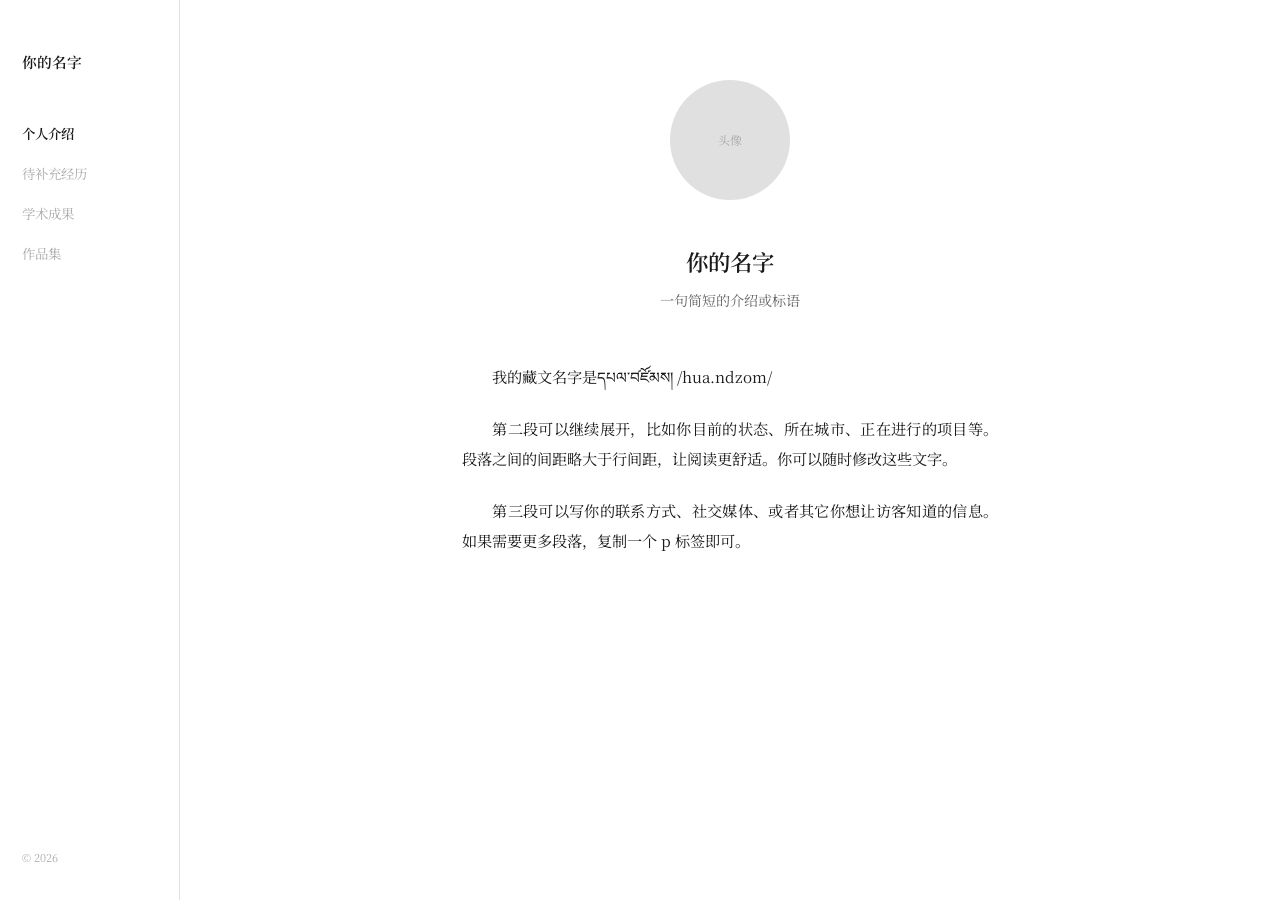
==== commit 2a1ddd88: "index.html" ====
--- a/index.html
+++ b/index.html
@@ -32,7 +32,7 @@
       </div>
 
       <div class="home-bio">
-        <p>在这里写第一段自我介绍。可以包括你的身份、兴趣、研究方向、人生态度，或者任何你希望访客第一时间了解的信息。这段文字会首行缩进两个字符，两端对齐显示。</p>
+        <p>我的藏文名字是དཔལ་བ༹ཛོམས། /hua.ndzom/</p>
         <p>第二段可以继续展开，比如你目前的状态、所在城市、正在进行的项目等。段落之间的间距略大于行间距，让阅读更舒适。你可以随时修改这些文字。</p>
         <p>第三段可以写你的联系方式、社交媒体、或者其它你想让访客知道的信息。如果需要更多段落，复制一个 p 标签即可。</p>
       </div>
--- a/style.css
+++ b/style.css
@@ -1,4 +1,12 @@
 @import url('https://fonts.googleapis.com/css2?family=Noto+Serif+SC:wght@300;400;600&family=Noto+Serif+Tibetan:wght@400;700&family=Libre+Baskerville:ital,wght@0,400;0,700;1,400&display=swap');
+
+@font-face {
+  font-family: 'HuiWenMincho';
+  src: url('fonts/匯文明朝體.ttf') format('truetype');
+  font-weight: normal;
+  font-style: normal;
+  font-display: swap;
+}
 
 :root {
   --black: #1A1A1A;
@@ -160,7 +168,169 @@
   text-indent: 0;
 }
 
+/* ═══ Works: wider content area ═══ */
+.content-wide {
+  width: 100%;
+  max-width: 820px;
+  padding: 5rem 2rem;
+}
+
+/* ═══ Works Sub-nav ═══ */
+.works-nav {
+  display: flex;
+  flex-wrap: wrap;
+  gap: 0.1rem;
+  margin-bottom: 2.5rem;
+  border-bottom: 1px solid var(--rule);
+}
+
+.works-nav a {
+  padding: 0.4rem 0.8rem 0.6rem;
+  font-size: 0.82rem;
+  color: var(--gray-light);
+  border-bottom: 2px solid transparent;
+  margin-bottom: -1px;
+}
+
+.works-nav a:hover { color: var(--black); }
+
+.works-nav a.active {
+  color: var(--black);
+  border-bottom-color: var(--black);
+  font-weight: 600;
+}
+
+/* ═══ Masonry ═══ */
+.masonry {
+  columns: 2;
+  column-gap: 2rem;
+}
+
+.card {
+  break-inside: avoid;
+  margin-bottom: 1.6rem;
+  padding: 1.5rem;
+  border: 1px solid #CCCCCC;
+  border-radius: 8px;
+  transition: border-color 0.2s;
+  font-family: 'HuiWenMincho', var(--font-zh), var(--font-tib);
+}
+
+.card:hover {
+  border-color: #999999;
+}
+
+/* ═══ Audio/Video in cards ═══ */
+.card audio {
+  width: 100%;
+  margin-top: 0.8rem;
+  height: 36px;
+}
+
+.card video {
+  width: 100%;
+  margin-top: 0.8rem;
+  border: 1px solid var(--rule);
+}
+
+.card iframe {
+  width: 100%;
+  aspect-ratio: 16/9;
+  margin-top: 0.8rem;
+  border: none;
+}
+
+.card-date {
+  font-size: 0.72rem;
+  color: var(--gray-light);
+  margin-bottom: 0.35rem;
+}
+
+.card-title {
+  font-size: 1.08rem;
+  font-weight: 600;
+  margin-bottom: 0.5rem;
+  line-height: 1.5;
+}
+
+.card-body {
+  font-size: 1rem;
+  line-height: 2;
+  color: #333333;
+}
+
+.card-body p { margin-bottom: 0.2rem; }
+.card-body .spacer { height: 0.8em; }
+
+.card-footer {
+  margin-top: 0.8rem;
+  display: flex;
+  align-items: center;
+  justify-content: space-between;
+}
+
+.card-tag {
+  font-size: 0.7rem;
+  color: var(--gray-light);
+}
+
+.card-read-more {
+  font-size: 0.78rem;
+  color: var(--black);
+}
+
+.card-read-more:hover { color: var(--gray); }
+
+/* ═══ Article (full text) ═══ */
+.article-title {
+  font-size: 1.3rem;
+  font-weight: 600;
+  margin-bottom: 0.4rem;
+}
+
+.article-meta {
+  font-size: 0.8rem;
+  color: var(--gray-light);
+  margin-bottom: 2.5rem;
+  padding-bottom: 1.2rem;
+  border-bottom: 1px solid var(--rule);
+}
+
+.article-content {
+  text-align: justify;
+  font-family: 'HuiWenMincho', var(--font-zh), var(--font-tib);
+}
+
+.article-content p {
+  text-indent: 2em;
+  margin-bottom: 1.4em;
+  line-height: 2.2;
+  font-size: 0.95rem;
+}
+
+.article-content .spacer { height: 1.2em; }
+
+.article-content hr {
+  border: none;
+  height: 1px;
+  background: var(--rule);
+  margin: 2.5rem 0;
+}
+
+.back-link {
+  display: inline-block;
+  margin-bottom: 2.5rem;
+  font-size: 0.8rem;
+  color: var(--gray-light);
+}
+
+.back-link:hover { color: var(--black); }
+
 /* ═══ Responsive ═══ */
+@media (max-width: 900px) {
+  .masonry { columns: 1; }
+}
+
 @media (max-width: 768px) {
   :root { --sidebar-w: 0px; }
 
@@ -201,6 +371,7 @@
 
   .main { margin-left: 0; margin-top: 50px; }
   .content-area { padding: 3rem 1.5rem; }
+  .content-wide { padding: 3rem 1.5rem; }
 }
 
 @media (min-width: 769px) {
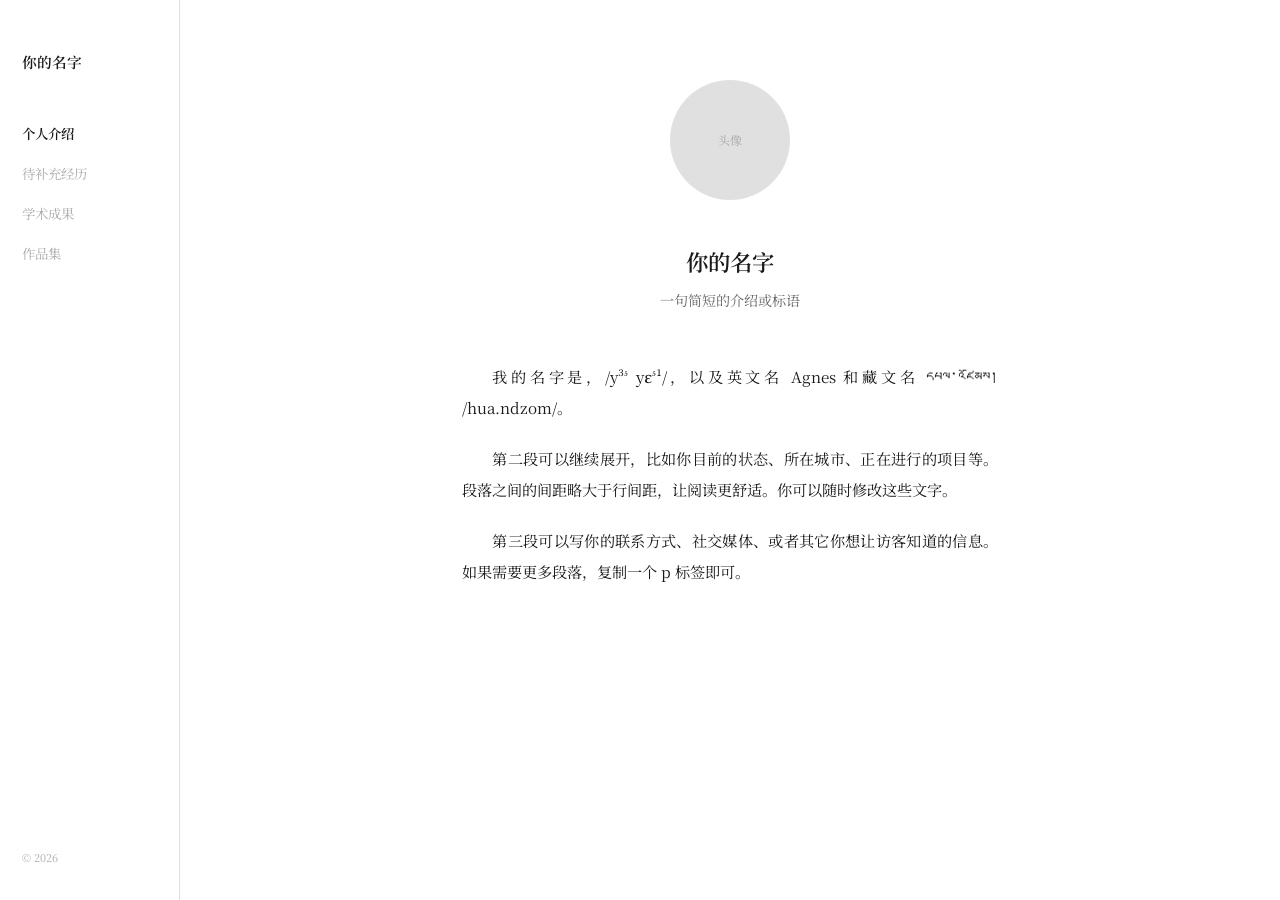
==== commit bc4362f4: "index.html" ====
--- a/index.html
+++ b/index.html
@@ -32,7 +32,7 @@
       </div>
 
       <div class="home-bio">
-        <p>我的藏文名字是དཔལ་བ༹ཛོམས། /hua.ndzom/</p>
+        <p>我的名字是，/y³⁵ yɛ⁵¹/，以及英文名 Agnes 和藏文名 དཔལ་འཛོམས། /hua.ndzom/。</p>
         <p>第二段可以继续展开，比如你目前的状态、所在城市、正在进行的项目等。段落之间的间距略大于行间距，让阅读更舒适。你可以随时修改这些文字。</p>
         <p>第三段可以写你的联系方式、社交媒体、或者其它你想让访客知道的信息。如果需要更多段落，复制一个 p 标签即可。</p>
       </div>
--- a/style.css
+++ b/style.css
@@ -1,4 +1,11 @@
-@import url('https://fonts.googleapis.com/css2?family=Noto+Serif+SC:wght@300;400;600&family=Noto+Serif+Tibetan:wght@400;700&family=Libre+Baskerville:ital,wght@0,400;0,700;1,400&display=swap');
+@import url('https://fonts.googleapis.com/css2?family=Noto+Serif+SC:wght@300;400;600&family=Libre+Baskerville:ital,wght@0,400;0,700;1,400&display=swap');
+
+@font-face {
+  font-family: 'Noto Serif Tibetan';
+  src: url('fonts/NotoSerifTibetan-Regular.ttf') format('truetype');
+  font-weight: 100 900;
+  font-display: swap;
+}
 
 @font-face {
   font-family: 'HuiWenMincho';
@@ -23,7 +30,7 @@
 * { margin: 0; padding: 0; box-sizing: border-box; }
 
 body {
-  font-family: var(--font-zh), var(--font-tib);
+  font-family: 'Noto Serif Tibetan', 'Noto Serif SC', 'Libre Baskerville', serif;
   background: var(--white);
   color: var(--black);
   line-height: 1.9;
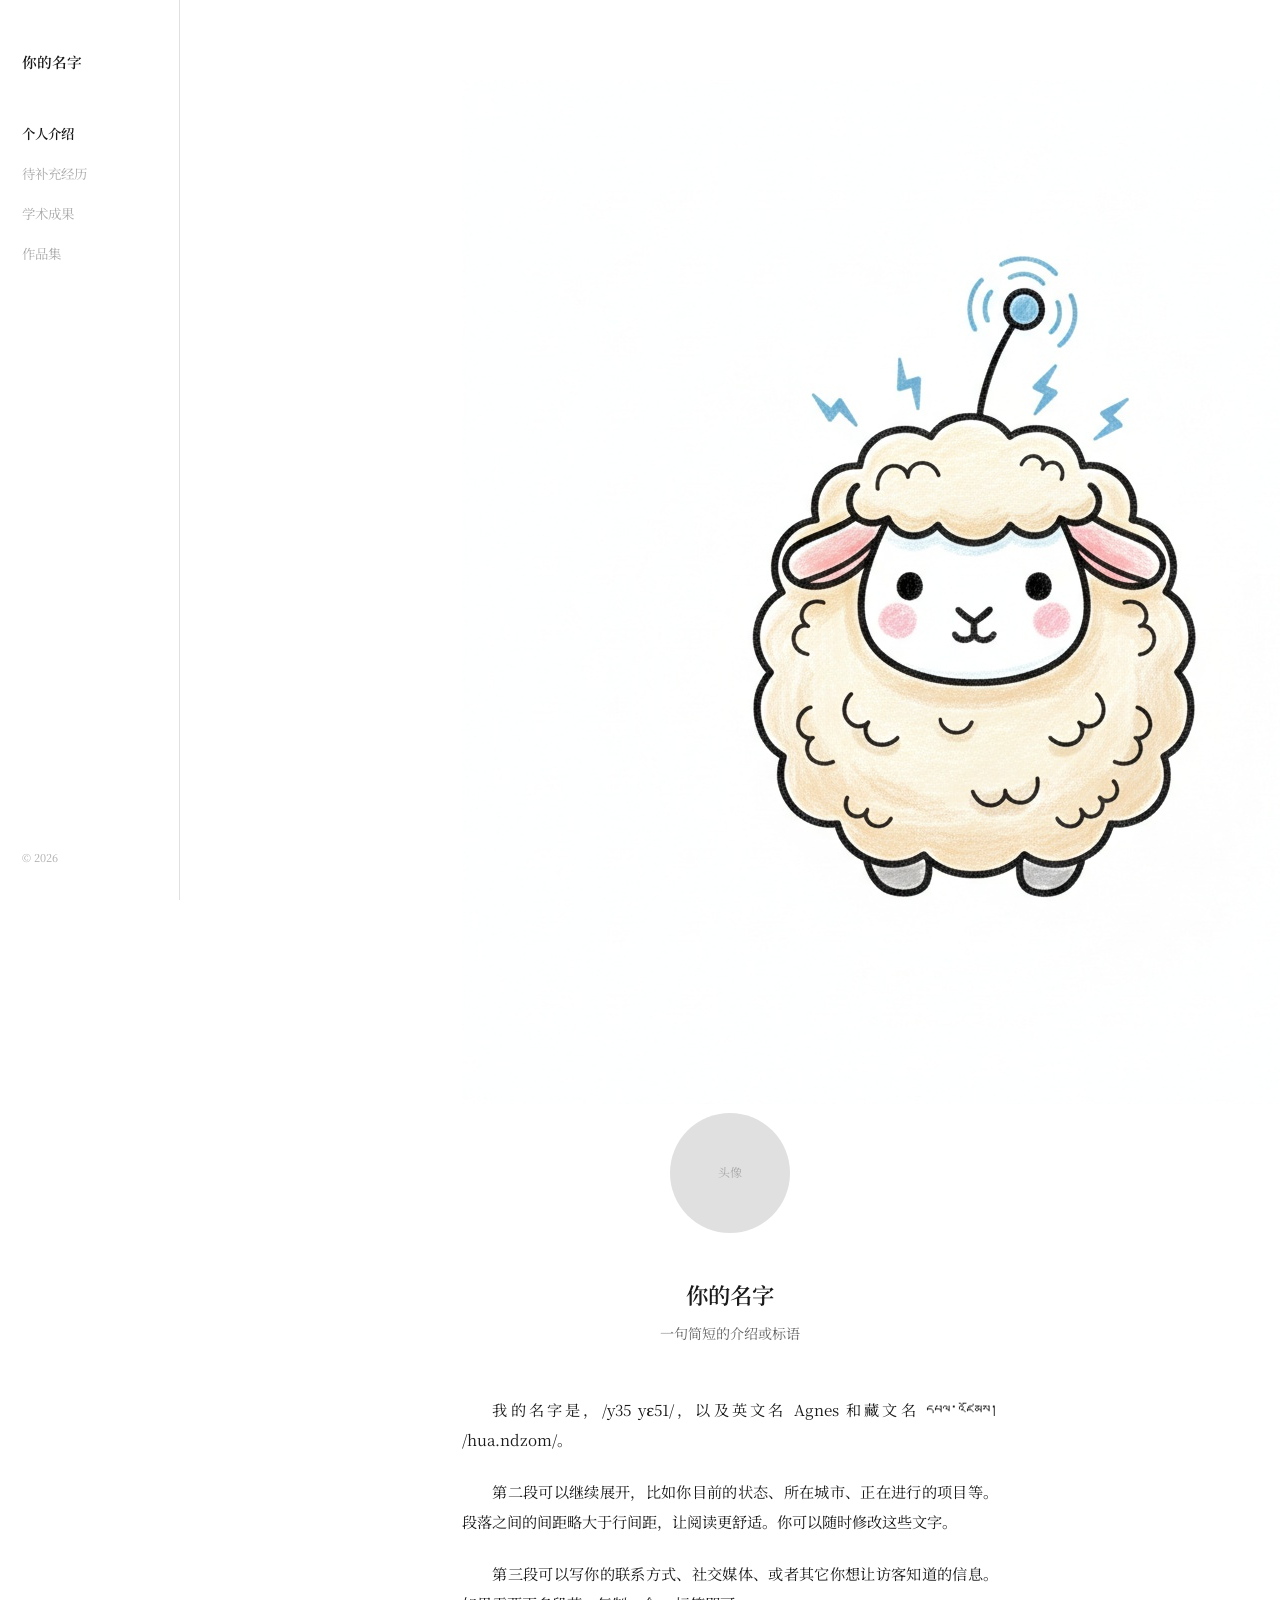
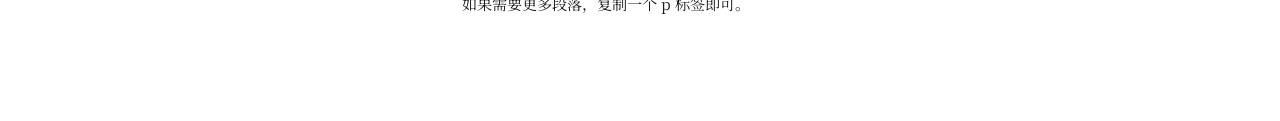
==== commit 53628394: "index.html" ====
--- a/index.html
+++ b/index.html
@@ -24,7 +24,7 @@
     <div class="content-area">
       <div class="home-centered">
 
-        <!-- 头像占位：替换为 <img src="你的图片.jpg" alt="头像"> -->
+        <img src="你的图片.jpeg" alt="头像">
         <div class="avatar">头像</div>
 
         <h1 class="home-name">你的名字</h1>
@@ -32,7 +32,7 @@
       </div>
 
       <div class="home-bio">
-        <p>我的名字是，/y³⁵ yɛ⁵¹/，以及英文名 Agnes 和藏文名 དཔལ་འཛོམས། /hua.ndzom/。</p>
+        <p>我的名字是，/y35 yɛ51/，以及英文名 Agnes 和藏文名 དཔལ་འཛོམས། /hua.ndzom/。</p>
         <p>第二段可以继续展开，比如你目前的状态、所在城市、正在进行的项目等。段落之间的间距略大于行间距，让阅读更舒适。你可以随时修改这些文字。</p>
         <p>第三段可以写你的联系方式、社交媒体、或者其它你想让访客知道的信息。如果需要更多段落，复制一个 p 标签即可。</p>
       </div>
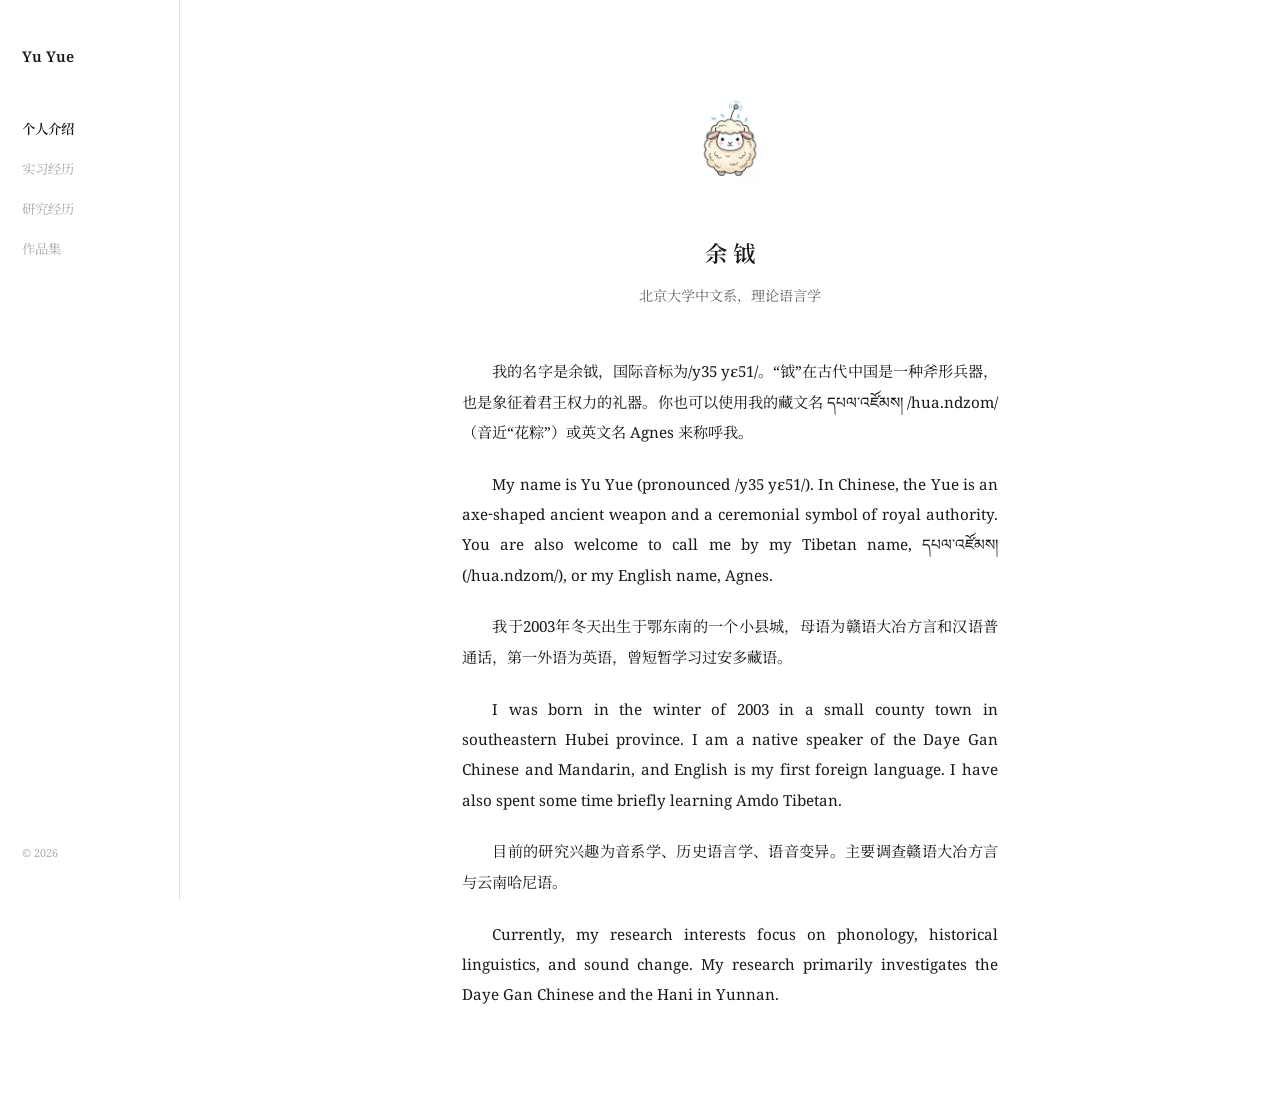
==== commit 03c87477: "index.html" ====
--- a/index.html
+++ b/index.html
@@ -9,12 +9,12 @@
 <body>
 
   <aside class="sidebar">
-    <a href="index.html" class="sidebar-name">你的名字</a>
+    <a href="index.html" class="sidebar-name">Yu Yue</a>
     <button class="mobile-toggle" onclick="document.querySelector('.sidebar-nav').classList.toggle('open')">☰</button>
     <ul class="sidebar-nav">
       <li><a href="index.html" class="active">个人介绍</a></li>
-      <li><a href="experience.html">待补充经历</a></li>
-      <li><a href="academic.html">学术成果</a></li>
+      <li><a href="experience.html">实习经历</a></li>
+      <li><a href="academic.html">研究经历</a></li>
       <li><a href="works/index.html">作品集</a></li>
     </ul>
     <div class="sidebar-footer">© 2026</div>
@@ -24,17 +24,19 @@
     <div class="content-area">
       <div class="home-centered">
 
-        <img src="你的图片.jpeg" alt="头像">
-        <div class="avatar">头像</div>
+        <div class="avatar"><img src="你的图片.jpeg" alt="头像"></div>
 
-        <h1 class="home-name">你的名字</h1>
-        <p class="home-tagline">一句简短的介绍或标语</p>
+        <h1 class="home-name">余 钺</h1>
+        <p class="home-tagline">北京大学中文系，理论语言学</p>
       </div>
 
       <div class="home-bio">
-        <p>我的名字是，/y35 yɛ51/，以及英文名 Agnes 和藏文名 དཔལ་འཛོམས། /hua.ndzom/。</p>
-        <p>第二段可以继续展开，比如你目前的状态、所在城市、正在进行的项目等。段落之间的间距略大于行间距，让阅读更舒适。你可以随时修改这些文字。</p>
-        <p>第三段可以写你的联系方式、社交媒体、或者其它你想让访客知道的信息。如果需要更多段落，复制一个 p 标签即可。</p>
+        <p>我的名字是余钺，国际音标为/y35 yɛ51/。“钺”在古代中国是一种斧形兵器，也是象征着君王权力的礼器。你也可以使用我的藏文名 དཔལ་འཛོམས། /hua.ndzom/（音近“花粽”）或英文名 Agnes 来称呼我。</p>
+        <p>My name is Yu Yue (pronounced /y35 yɛ51/). In Chinese, the Yue is an axe-shaped ancient weapon and a ceremonial symbol of royal authority. You are also welcome to call me by my Tibetan name, དཔལ་འཛོམས། (/hua.ndzom/), or my English name, Agnes.</p>
+        <p>我于2003年冬天出生于鄂东南的一个小县城，母语为赣语大冶方言和汉语普通话，第一外语为英语，曾短暂学习过安多藏语。</p>
+        <p>I was born in the winter of 2003 in a small county town in southeastern Hubei province. I am a native speaker of the Daye Gan Chinese and Mandarin, and English is my first foreign language. I have also spent some time briefly learning Amdo Tibetan.</p>
+        <p>目前的研究兴趣为音系学、历史语言学、语音变异。主要调查赣语大冶方言与云南哈尼语。</p>
+        <p>Currently, my research interests focus on phonology, historical linguistics, and sound change. My research primarily investigates the Daye Gan Chinese and the Hani in Yunnan.</p>
       </div>
     </div>
   </main>
--- a/style.css
+++ b/style.css
@@ -2,14 +2,14 @@
 
 @font-face {
   font-family: 'Noto Serif Tibetan';
-  src: url('fonts/NotoSerifTibetan-Regular.ttf') format('truetype');
+  src: url('fonts/NotoSerifTibetan-Regular.woff2') format('woff2');
   font-weight: 100 900;
   font-display: swap;
 }
 
 @font-face {
   font-family: 'HuiWenMincho';
-  src: url('fonts/匯文明朝體.ttf') format('truetype');
+  src: url('fonts/匯文明朝體.woff2') format('woff2');
   font-weight: normal;
   font-style: normal;
   font-display: swap;
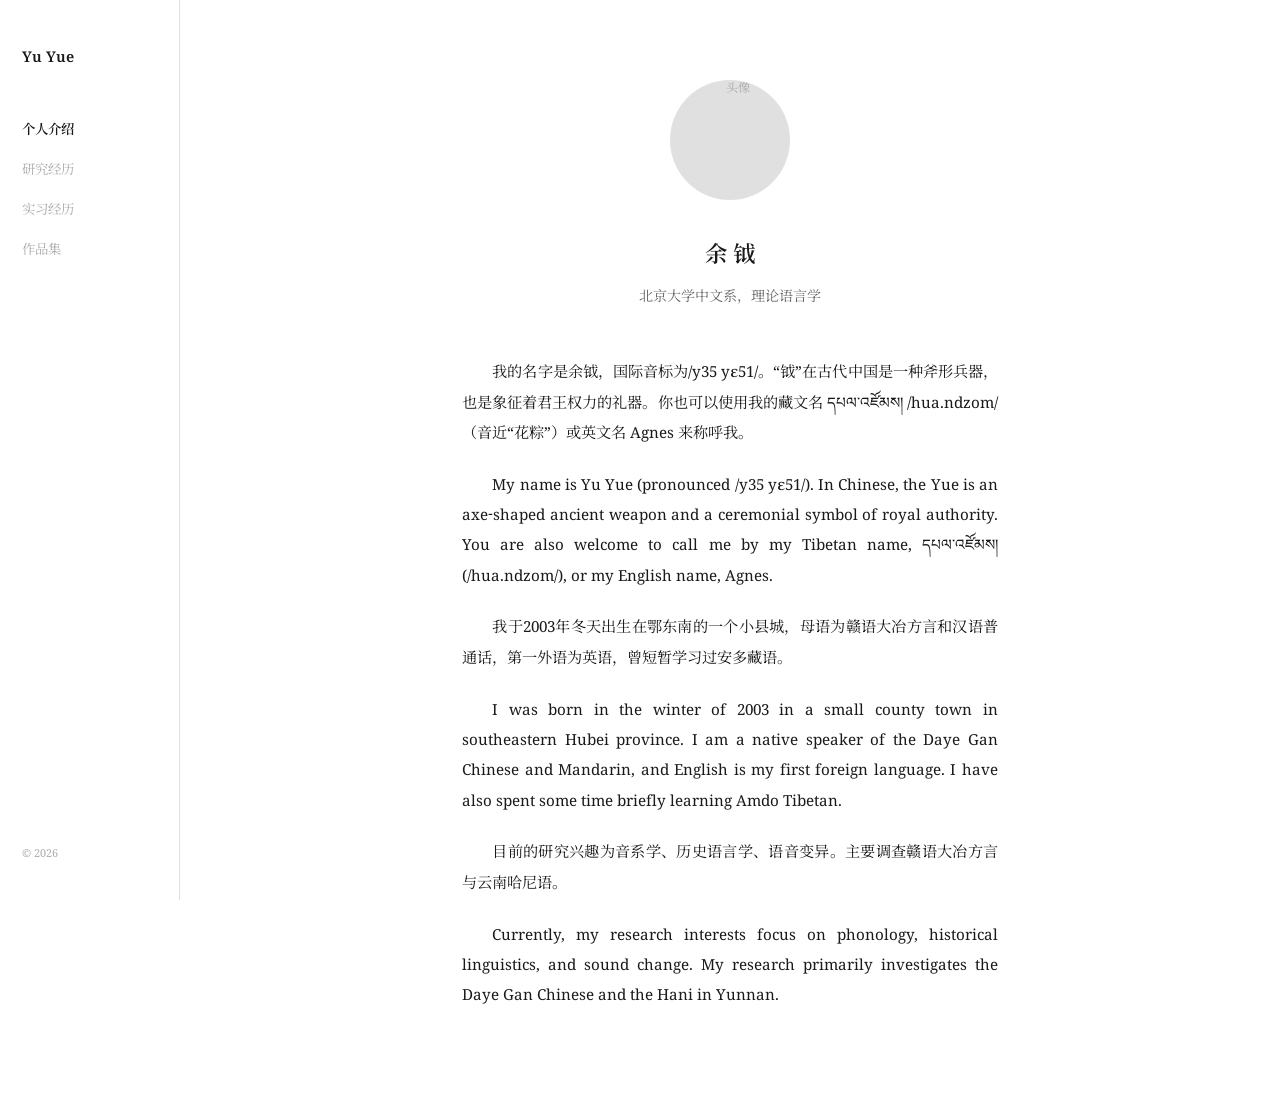
==== commit c5a814eb: "index.html" ====
--- a/index.html
+++ b/index.html
@@ -13,8 +13,8 @@
     <button class="mobile-toggle" onclick="document.querySelector('.sidebar-nav').classList.toggle('open')">☰</button>
     <ul class="sidebar-nav">
       <li><a href="index.html" class="active">个人介绍</a></li>
-      <li><a href="experience.html">实习经历</a></li>
-      <li><a href="academic.html">研究经历</a></li>
+      <li><a href="experience.html">研究经历</a></li>
+      <li><a href="academic.html">实习经历</a></li>
       <li><a href="works/index.html">作品集</a></li>
     </ul>
     <div class="sidebar-footer">© 2026</div>
@@ -24,7 +24,7 @@
     <div class="content-area">
       <div class="home-centered">
 
-        <div class="avatar"><img src="你的图片.jpeg" alt="头像"></div>
+        <div class="avatar"><img src="图片.jpg" alt="头像"></div>
 
         <h1 class="home-name">余 钺</h1>
         <p class="home-tagline">北京大学中文系，理论语言学</p>
@@ -33,7 +33,7 @@
       <div class="home-bio">
         <p>我的名字是余钺，国际音标为/y35 yɛ51/。“钺”在古代中国是一种斧形兵器，也是象征着君王权力的礼器。你也可以使用我的藏文名 དཔལ་འཛོམས། /hua.ndzom/（音近“花粽”）或英文名 Agnes 来称呼我。</p>
         <p>My name is Yu Yue (pronounced /y35 yɛ51/). In Chinese, the Yue is an axe-shaped ancient weapon and a ceremonial symbol of royal authority. You are also welcome to call me by my Tibetan name, དཔལ་འཛོམས། (/hua.ndzom/), or my English name, Agnes.</p>
-        <p>我于2003年冬天出生于鄂东南的一个小县城，母语为赣语大冶方言和汉语普通话，第一外语为英语，曾短暂学习过安多藏语。</p>
+        <p>我于2003年冬天出生在鄂东南的一个小县城，母语为赣语大冶方言和汉语普通话，第一外语为英语，曾短暂学习过安多藏语。</p>
         <p>I was born in the winter of 2003 in a small county town in southeastern Hubei province. I am a native speaker of the Daye Gan Chinese and Mandarin, and English is my first foreign language. I have also spent some time briefly learning Amdo Tibetan.</p>
         <p>目前的研究兴趣为音系学、历史语言学、语音变异。主要调查赣语大冶方言与云南哈尼语。</p>
         <p>Currently, my research interests focus on phonology, historical linguistics, and sound change. My research primarily investigates the Daye Gan Chinese and the Hani in Yunnan.</p>
